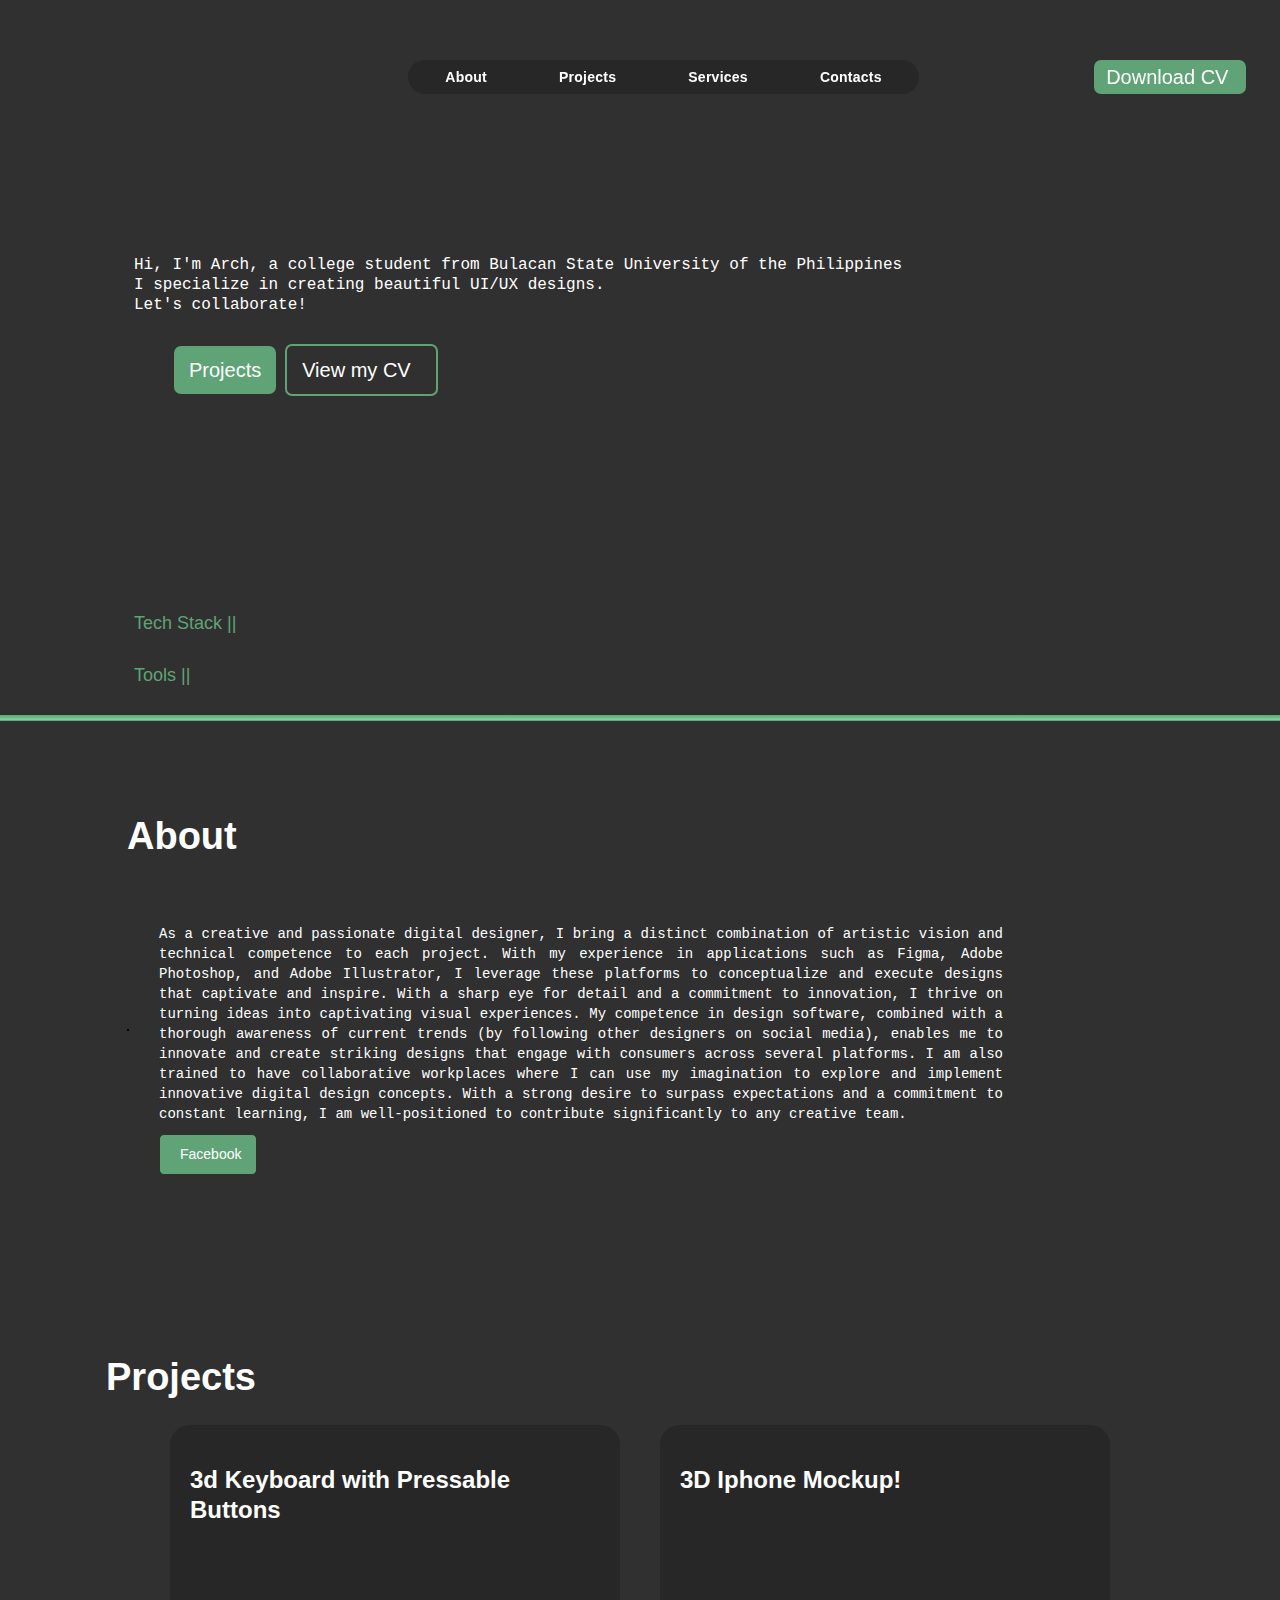
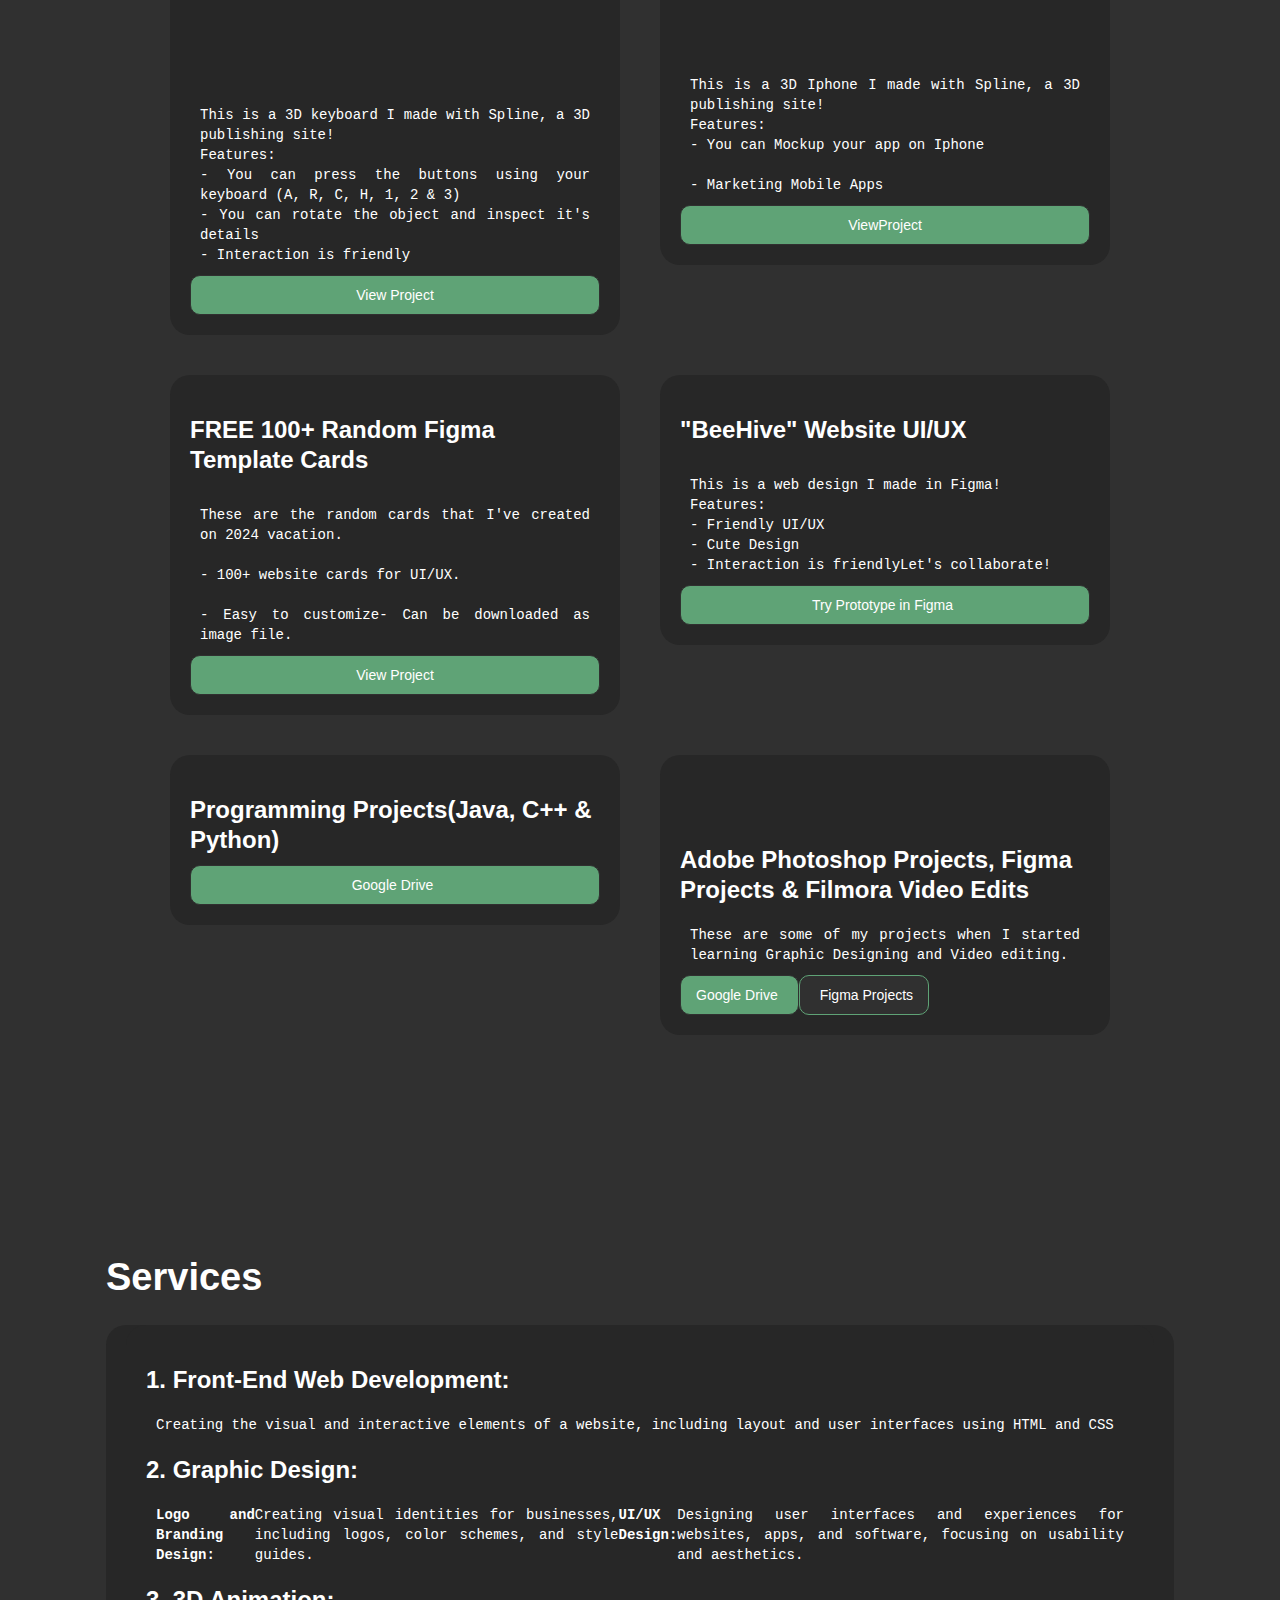
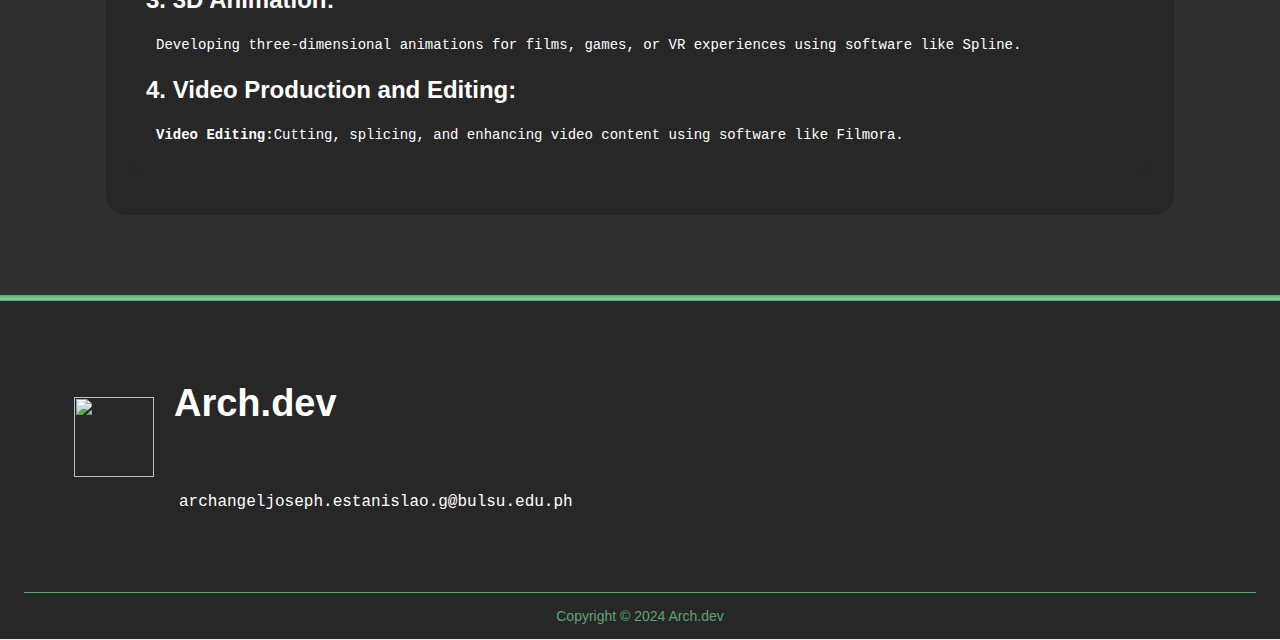
==== index.html @ 10ac0d91 "Add files via upload" ====
<!DOCTYPE html>
<html lang="en">

<head>
    <meta charset="utf-8" />
    <title>Arch.dev</title>
    <meta content="width=device-width, initial-scale=1" name="viewport" />
    <meta content="Webflow" name="generator" />
    <link href="styles.css"
        rel="stylesheet" type="text/css" />
    <link href="https://fonts.googleapis.com" rel="preconnect" />
    <link href="https://fonts.gstatic.com" rel="preconnect" crossorigin="anonymous" />
    <link rel="icon" type="image/png" href="images/icon.png">
    <script src="https://ajax.googleapis.com/ajax/libs/webfont/1.6.26/webfont.js" type="text/javascript"></script>
    <script
        type="text/javascript">WebFont.load({ google: { families: ["Changa One:400,400italic", "Inconsolata:400,700", "Oswald:200,300,400,500,600,700", "Inter:regular,500,600", "Monomaniac One:regular"] } });</script>
    <script
        type="text/javascript">!function (o, c) { var n = c.documentElement, t = " w-mod-"; n.className += t + "js", ("ontouchstart" in o || o.DocumentTouch && c instanceof DocumentTouch) && (n.className += t + "touch") }(window, document);</script>
    
</head>

<body class="body-1">
    <div class="nav-wrapper"><a href="#"><img
        src="./images/home-logo.png"
        loading="lazy" width="199" alt="" class="image-8" /></a>
        <div class="nav-buttons-wrapper">
            <a href="#about" class="nav-link"><strong>About</strong></a>
            <a href="#projects" class="nav-link"><strong>Projects</strong></a>
            <a href="#services" class="nav-link"><strong>Services</strong></a>
            <a href="#contact" class="nav-link"><strong>Contacts</strong></a>
        </div><a href="Arch Estanislao Resume.pdf" download class="nav-resume w-button">Download CV <img src="./images/cv.png" height="20px" alt=""></a>
    </div>
    <div class="w-layout-grid hero-grid">
        <div class="hero-content"><img
                src="https://cdn.prod.website-files.com/6675216c78b6453513abeefe/66bda85f2ff57dfccafe2db5_Arch%20Estanislao.png"
                loading="lazy" width="784" id="w-node-de92e5a3-c6b4-fd6b-50ee-ca06c8b73c83-13abef04" alt=""
                srcset="https://cdn.prod.website-files.com/6675216c78b6453513abeefe/66bda85f2ff57dfccafe2db5_Arch%20Estanislao-p-500.png 500w, https://cdn.prod.website-files.com/6675216c78b6453513abeefe/66bda85f2ff57dfccafe2db5_Arch%20Estanislao-p-800.png 800w, https://cdn.prod.website-files.com/6675216c78b6453513abeefe/66bda85f2ff57dfccafe2db5_Arch%20Estanislao.png 1280w"
                sizes="(max-width: 479px) 95vw, (max-width: 767px) 90vw, (max-width: 991px) 79vw, 784px"
                class="image-5" />
            <p class="paragraph-2">Hi, I&#x27;m Arch, a college student from Bulacan State University of the Philippines
                <br />I specialize in creating beautiful UI/UX designs. <br />Let&#x27;s collaborate!</p><a href="#projects"
                class="button-2 w-button">Projects </a>
                <a href="Arch Estanislao Resume.pdf" 
                target="_blank" style="margin-left: 5px;" class="button-b w-button">View my CV <img src="./images/arrow.png" height="10px" style="margin-left: 5px;" alt=""> </a>
        </div>
        <div id="w-node-ad469c2b-c35e-9253-3dec-c5a0bbe43870-13abef04" class="hero-keyboard">
            <iframe src="./3dkeyboard.html" width='100%' height='100%' frameborder="0"></iframe>
        </div>
    </div>
    <div class="hero-section">
        <div class="w-layout-hflex flex-block">
            <div class="text-block-4">Tech Stack ||</div><a href="#" class="w-inline-block"><img
                    src="https://cdn.prod.website-files.com/6675216c78b6453513abeefe/66bdc9708a3da9e7ff9605ed_HTML.png"
                    loading="lazy" width="38.5" alt="" /></a><a href="#" class="w-inline-block"><img
                    src="https://cdn.prod.website-files.com/6675216c78b6453513abeefe/66bdc97053e630497209d984_CSS.png"
                    loading="lazy" width="38" alt="" /></a>
        </div>
        <div class="w-layout-hflex flex-block-2">
            <div class="tools"> Tools ||</div><a href="#" class="w-inline-block"><img
                    src="https://cdn.prod.website-files.com/6675216c78b6453513abeefe/66bdc970a0bffdaac1cf5473_image%202.png"
                    loading="lazy" width="42.5" alt="" /></a><a href="#" class="w-inline-block"><img
                    src="https://cdn.prod.website-files.com/6675216c78b6453513abeefe/66bdc9708a3da9e7ff9605d3_Figma.png"
                    loading="lazy" width="41.5" alt="" /></a><a href="#" class="w-inline-block"><img
                    src="https://cdn.prod.website-files.com/6675216c78b6453513abeefe/66bdc970c2390526f16e0a1f_Adobe%20Photoshop.png"
                    loading="lazy" width="43.5" alt="" /></a><a href="#" class="w-inline-block"><img
                    src="https://cdn.prod.website-files.com/6675216c78b6453513abeefe/66bdc970ebcf7b98d91bd793_Spline%20logo.png"
                    loading="lazy" width="42.5" alt="" /></a>
        </div>
    </div>
    <div class="green-line"></div>
    <section id="about" style="margin-bottom: 80px;">  </section>
    <div class="about">
        <h1 class="heading-3">About </h1>
        <div id="w-node-_30ffcaa5-d315-f57b-1abf-f3e30bcfcd3e-13abef04" class="about-section">
            <div class="div-block-7"><img
                    src="https://cdn.prod.website-files.com/6675216c78b6453513abeefe/66cd0c93e91d20806bf0f165_23232%203.png"
                    loading="lazy" alt="" class="image-9" /></div>
            <div class="about-content"><img
                    src="https://cdn.prod.website-files.com/6675216c78b6453513abeefe/66bda85f2ff57dfccafe2db5_Arch%20Estanislao.png"
                    loading="lazy"
                    sizes="(max-width: 479px) 100vw, (max-width: 767px) 91vw, (max-width: 991px) 74vw, (max-width: 2612px) 49vw, 1280px"
                    srcset="https://cdn.prod.website-files.com/6675216c78b6453513abeefe/66bda85f2ff57dfccafe2db5_Arch%20Estanislao-p-500.png 500w, https://cdn.prod.website-files.com/6675216c78b6453513abeefe/66bda85f2ff57dfccafe2db5_Arch%20Estanislao-p-800.png 800w, https://cdn.prod.website-files.com/6675216c78b6453513abeefe/66bda85f2ff57dfccafe2db5_Arch%20Estanislao.png 1280w"
                    alt="" />
                <p id="w-node-_30ffcaa5-d315-f57b-1abf-f3e30bcfcd42-13abef04" class="paragraph-3">As a creative and
                    passionate digital designer, I bring a distinct combination of artistic vision and technical
                    competence to each project. With my experience in applications such as Figma, Adobe Photoshop, and
                    Adobe Illustrator, I leverage these platforms to conceptualize and execute designs that captivate
                    and inspire. With a sharp eye for detail and a commitment to innovation, I thrive on turning ideas
                    into captivating visual experiences. My competence in design software, combined with a thorough
                    awareness of current trends (by following other designers on social media), enables me to innovate
                    and create striking designs that engage with consumers across several platforms. I am also trained
                    to have collaborative workplaces where I can use my imagination to explore and implement innovative
                    digital design concepts. With a strong desire to surpass expectations and a commitment to constant
                    learning, I am well-positioned to contribute significantly to any creative team.</p>
                    <a href="https://www.facebook.com/profile.php?id=100068787381179" target="_blank"
                    class="button-3 w-button"><img src="./images/fb black.png" height="20px" style="margin-right: 5px;" alt="">Facebook</a>
                    
            </div>
        </div>
    </div>
    <section id="projects" style="margin-bottom: 180px;">  </section>
    <section class="projects">
        <h1 class="heading-3">Projects</h1>
        <div class="project-contents">
            <div id="w-node-c33d0160-5200-278f-9a65-02fdcac081e4-13abef04" class="project">
                <h3 id="w-node-c33d0160-5200-278f-9a65-02fdcac081e5-13abef04" class="heading-2">3d Keyboard with
                    Pressable Buttons</h3>
                <div class="content"><iframe src="./3dkeyboard.html" width='100%' height='100%' frameborder="0"></iframe>
                </div>
                <p id="w-node-c33d0160-5200-278f-9a65-02fdcac081e8-13abef04" class="paragraph-3">This is a 3D keyboard I
                    made with Spline, a 3D publishing site!<br />Features:<br />- You can press the buttons using your
                    keyboard (A, R, C, H, 1, 2 &amp; 3)<br />- You can rotate the object and inspect it&#x27;s
                    details<br />- Interaction is friendly</p><a href="./3dkeyboard.html" target="_blank" class="button-4 w-button">View Project</a>
            </div>
            <div id="w-node-ef4bfed4-1b58-c271-66cb-e3fee7ec366e-13abef04" class="project">
                <h3 id="w-node-ef4bfed4-1b58-c271-66cb-e3fee7ec366f-13abef04" class="heading-2">3D Iphone Mockup!</h3>
                <div class="content">
                    <iframe src="./iphonemockup.html" width='100%' height='100%' frameborder="0"></iframe>
                </div>
                <p id="w-node-ef4bfed4-1b58-c271-66cb-e3fee7ec3672-13abef04" class="paragraph-3">This is a 3D Iphone I
                    made with Spline, a 3D publishing site!<br />Features:<br />- You can Mockup your app on
                    Iphone<br />‍<br />- Marketing Mobile Apps<br /></p>
                    <a href="./iphonemockup.html" target="_blank" class="button-4 w-button">ViewProject</a>
            </div>

            <div id="w-node-_8716191e-81e1-272b-a786-d334f3dfa1e7-13abef04" class="project">
                <h3 id="w-node-_8716191e-81e1-272b-a786-d334f3dfa1e8-13abef04" class="heading-2">FREE 100+ Random Figma
                    Template Cards</h3>
                <div class="content">
                    <img
                    src="./images/100 cards.png"
                    loading="lazy" width="500px" sizes="500px" alt="" />
           
                </div>
                <p id="w-node-_8716191e-81e1-272b-a786-d334f3dfa1eb-13abef04" class="paragraph-3">These are the random
                    cards that I&#x27;ve created on 2024 vacation.<br />‍<br />- 100+ website cards for
                    UI/UX.<br />‍<br />- Easy to customize- Can be downloaded as image file.</p><a href="https://www.figma.com/design/q4iy79ogt8L0p9518M8tId/Untitled?node-id=0-1&t=ITtBKZO2kwFXAqYg-1"
                    target="_blank" class="button-4 w-button">View Project</a> 
            </div>
            <div id="w-node-_100711dc-6859-79e5-4b9f-c2509b48a7d9-13abef04" class="project">
                <h3 id="w-node-_100711dc-6859-79e5-4b9f-c2509b48a7db-13abef04" class="heading-2">&quot;BeeHive&quot;
                    Website UI/UX </h3>
                <div class="content">
                    <img
                    src="./images/Desktop - 1.png"
                    loading="lazy" width="500px" sizes="500px" alt="" />
                </div>
                <p id="w-node-_100711dc-6859-79e5-4b9f-c2509b48a7dd-13abef04" class="paragraph-3">This is a web design
                    I made in Figma!<br />Features:<br />- Friendly UI/UX <br />- Cute Design <br />
                    - Interaction is friendlyLet&#x27;s collaborate!</p>
                    <a href="https://www.figma.com/proto/M9Mz1txfwiWxlug0am4qzl/Bee-Hive-By-Arch.dev?node-id=2-2&starting-point-node-id=2%3A2&t=bWBmraahkSVSj3Ap-1"
                    class="button-4 w-button">Try Prototype in Figma <img src="./images/Figmalogo.png" height="20px" style="margin-left: 5px;" alt=""></a>
            </div>
            <div id="w-node-_8c3ac135-9476-8f21-4558-d81049eea2b5-13abef04" class="project">
                <div class="content"></div>
                <h3 id="w-node-_8c3ac135-9476-8f21-4558-d81049eea2b7-13abef04" class="heading-2">Programming
                    Projects(Java, C++ &amp; Python)</h3><a href="https://drive.google.com/drive/folders/1GlHMQAftg8WorzVdsMT7qbV81ZRvUosw?usp=sharing" target="_blank"
                     class="button-4 w-button">Google Drive <img src="./images/arrow.png" height="10px" style="margin-left: 5px;" alt=""></a>
            </div>
            <div id="w-node-_1ca5f053-bed9-99c7-bf53-73405ee73f5b-13abef04" class="project">
                <div class="content">
                    <img src="./images/Adobe Photoshoplogo.png" height="50px" alt="" style="margin-right: 5px;">
                    <img src="./images/Figmalogo.png" height="50px" alt="" style="margin-right: 5px;">
                    <img src="./images/filmora.png" height="50px" alt=""></div>
                <h3 id="w-node-_1ca5f053-bed9-99c7-bf53-73405ee73f5d-13abef04" class="heading-2">Adobe Photoshop
                    Projects, Figma Projects &amp; Filmora Video Edits</h3>
                <p id="w-node-_1ca5f053-bed9-99c7-bf53-73405ee73f5f-13abef04" class="paragraph-3">These are some of my
                    projects when I started learning Graphic Designing and Video editing.</p>
                    <div style="display: flex;">
                        <a href="https://drive.google.com/drive/folders/1svP8nyKgXjob2r2rEQTbhmPRsp1OseFO?usp=sharing" target="_blank"
                    class="button-4 w-button">Google Drive <img src="./images/arrow.png" height="10px" style="margin-left: 5px;" alt=""></a>
                    <a href="https://drive.google.com/drive/folders/1GlHMQAftg8WorzVdsMT7qbV81ZRvUosw?usp=sharing" target="_blank"
                    class="button-5 w-button"><img src="./images/Figmalogo.png" height="20px" style="margin-right: 5px;" alt="">Figma Projects</a>
                    </div>
            </div>
        </div>
    </section>

    <section id="services" style="margin-bottom: 180px;">  </section>
    <section class="services">
        <div class="div-block-3">
            <h1 class="heading-3">Services</h1>
            <div class="services-section">
                <div id="w-node-_9cef816a-539b-33f9-6d74-c33468c737bb-13abef04" class="my-services">
                    <div class="div-service">
                        <h3 id="w-node-_9cef816a-539b-33f9-6d74-c33468c737bd-13abef04" class="heading-2">1. Front-End
                            Web Development:</h3>
                        <p id="w-node-_9cef816a-539b-33f9-6d74-c33468c737bf-13abef04" class="paragraph-3">Creating the
                            visual and interactive elements of a website, including layout and user interfaces using
                            HTML and CSS</p>
                    </div>
                    <div class="div-service">
                        <h3 id="w-node-f86f30eb-ea1e-1a30-26a8-56e94043ee9c-13abef04" class="heading-2">2. Graphic
                            Design:</h3>
                        <p id="w-node-f86f30eb-ea1e-1a30-26a8-56e94043ee9e-13abef04" class="paragraph-3"><strong>Logo
                                and Branding Design:</strong> Creating visual identities for businesses, including
                            logos, color schemes, and style guides.<br /><strong>UI/UX Design:</strong> Designing user
                            interfaces and experiences for websites, apps, and software, focusing on usability and
                            aesthetics.</p>
                    </div>
                    <div class="div-service">
                        <h3 id="w-node-a0f1f1d5-10da-0ea0-2a1a-868176e596b9-13abef04" class="heading-2">3. 3D Animation:
                        </h3>
                        <p id="w-node-a0f1f1d5-10da-0ea0-2a1a-868176e596bb-13abef04" class="paragraph-3">Developing
                            three-dimensional animations for films, games, or VR experiences using software like Spline.
                        </p>
                    </div>
                    <div class="div-service">
                        <h3 id="w-node-ba978336-2770-bb9a-b676-6969092c3f09-13abef04" class="heading-2">4. Video
                            Production and Editing:</h3>
                        <p id="w-node-ba978336-2770-bb9a-b676-6969092c3f0b-13abef04" class="paragraph-3"><strong>Video
                                Editing:</strong> Cutting, splicing, and enhancing video content using software like
                            Filmora.</p>
                    </div>
                </div>
            </div>
        </div>
    </section>
    <section id="contact" style="margin-bottom: 80px;">  </section>
    <div class="green-line"></div>
    <section class="footer-contacts">
        <div style="display: flex; margin-left: 50px;">
            <div class="footer-logos"><img src="./images/green logo.png" height="80px" width="80px" alt=""></div>
            <div style="margin-left: 20px;">
                <h1 class="heading-3" style="margin-bottom: -5px;">Arch.dev</h1> <br>
                
                <a href="https://www.facebook.com/profile.php?id=100068787381179" target="_blank"><img src="./images/fb.png" height="20px" alt=""></a></a>
                    

                <a href="https://github.com/Archmere" target="_blank"><img src="./images/gith.png" height="20px" alt=""></a></a>

                    
                <a href="https://www.linkedin.com/in/arch-angel-joseph-estanislao-840979294/" target="_blank">
                    <img src="./images/in.png" height="20px" alt=""></a>

                <p class="paragraph-c" style="margin-top: 10px;"> <img src="./images/mail.png" height="20px" alt="">  archangeljoseph.estanislao.g@bulsu.edu.ph</p>
            </div>
            <iframe src="./3dkeyboard.html" height="100%" width="100%" frameborder="0" style="margin: auto;"></iframe>
        </div>
        <div class="footer-divider-2"></div>
        <div class="footer-copyright-center-2">Copyright © 2024 Arch.dev</div>
    </section>
    
</body>

</html>
---- styles.css ----
html {
  -webkit-text-size-adjust: 100%;
  -ms-text-size-adjust: 100%;
  font-family: sans-serif;
  scroll-behavior: smooth;
  overflow-x: hidden;
}
::-webkit-scrollbar{
  width: 5px;
  
  
}

::-webkit-scrollbar-track{
  background-color: #202020;
  
  border-radius: 10px
}

::-webkit-scrollbar-thumb{
  width: 2px;
  background: #51775e;
  
  border-radius: 10px;
}


body {
  margin: 0;
}

article, aside, details, figcaption, figure, footer, header, hgroup, main, menu, nav, section, summary {
  display: block;
}

audio, canvas, progress, video {
  vertical-align: baseline;
  display: inline-block;
}

audio:not([controls]) {
  height: 0;
  display: none;
}

[hidden], template {
  display: none;
}

a {
  background-color: #0000;
}

a:active, a:hover {
  outline: 0;
}

abbr[title] {
  border-bottom: 1px dotted;
}

b, strong {
  font-weight: bold;
}

dfn {
  font-style: italic;
}

h1 {
  margin: .67em 0;
  font-size: 2em;
}

mark {
  color: #000;
  background: #ff0;
}

small {
  font-size: 80%;
}

sub, sup {
  vertical-align: baseline;
  font-size: 75%;
  line-height: 0;
  position: relative;
}

sup {
  top: -.5em;
}

sub {
  bottom: -.25em;
}

img {
  border: 0;
}

svg:not(:root) {
  overflow: hidden;
}

hr {
  box-sizing: content-box;
  height: 0;
}

pre {
  overflow: auto;
}

code, kbd, pre, samp {
  font-family: monospace;
  font-size: 1em;
}

button, input, optgroup, select, textarea {
  color: inherit;
  font: inherit;
  margin: 0;
}

button {
  overflow: visible;
}

button, select {
  text-transform: none;
}

button, html input[type="button"], input[type="reset"] {
  -webkit-appearance: button;
  cursor: pointer;
}

button[disabled], html input[disabled] {
  cursor: default;
}

button::-moz-focus-inner, input::-moz-focus-inner {
  border: 0;
  padding: 0;
}

input {
  line-height: normal;
}

input[type="checkbox"], input[type="radio"] {
  box-sizing: border-box;
  padding: 0;
}

input[type="number"]::-webkit-inner-spin-button, input[type="number"]::-webkit-outer-spin-button {
  height: auto;
}

input[type="search"] {
  -webkit-appearance: none;
}

input[type="search"]::-webkit-search-cancel-button, input[type="search"]::-webkit-search-decoration {
  -webkit-appearance: none;
}

legend {
  border: 0;
  padding: 0;
}

textarea {
  overflow: auto;
}

optgroup {
  font-weight: bold;
}

table {
  border-collapse: collapse;
  border-spacing: 0;
}

td, th {
  padding: 0;
}

@font-face {
  font-family: webflow-icons;
  src: url("[data-uri]") format("truetype");
  font-weight: normal;
  font-style: normal;
}

[class^="w-icon-"], [class*=" w-icon-"] {
  speak: none;
  font-variant: normal;
  text-transform: none;
  -webkit-font-smoothing: antialiased;
  -moz-osx-font-smoothing: grayscale;
  font-style: normal;
  font-weight: normal;
  line-height: 1;
  font-family: webflow-icons !important;
}

.w-icon-slider-right:before {
  content: "î˜€";
}

.w-icon-slider-left:before {
  content: "î˜";
}

.w-icon-nav-menu:before {
  content: "î˜‚";
}

.w-icon-arrow-down:before, .w-icon-dropdown-toggle:before {
  content: "î˜ƒ";
}

.w-icon-file-upload-remove:before {
  content: "î¤€";
}

.w-icon-file-upload-icon:before {
  content: "î¤ƒ";
}

* {
  box-sizing: border-box;
}

html {
  height: 100%;
}

body {
  color: #333;
  background-color: #fff;
  min-height: 100%;
  margin: 0;
  font-family: Arial, sans-serif;
  font-size: 14px;
  line-height: 20px;
}

img {
  vertical-align: middle;
  max-width: 100%;
  display: inline-block;
}

html.w-mod-touch * {
  background-attachment: scroll !important;
}

.w-block {
  display: block;
}

.w-inline-block {
  max-width: 100%;
  display: inline-block;
}

.w-clearfix:before, .w-clearfix:after {
  content: " ";
  grid-area: 1 / 1 / 2 / 2;
  display: table;
}

.w-clearfix:after {
  clear: both;
}

.w-hidden {
  display: none;
}

.w-button {
  color: #fff;
  line-height: inherit;
  cursor: pointer;
  background-color: #3898ec;
  border: 0;
  border-radius: 0;
  padding: 9px 15px;
  text-decoration: none;
  display: inline-block;
}

input.w-button {
  -webkit-appearance: button;
}

html[data-w-dynpage] [data-w-cloak] {
  color: #0000 !important;
}

.w-code-block {
  margin: unset;
}

pre.w-code-block code {
  all: inherit;
}

.w-optimization {
  display: contents;
}

.w-webflow-badge, .w-webflow-badge * {
  z-index: auto;
  visibility: visible;
  box-sizing: border-box;
  float: none;
  clear: none;
  box-shadow: none;
  opacity: 1;
  direction: ltr;
  font-family: inherit;
  font-weight: inherit;
  color: inherit;
  font-size: inherit;
  line-height: inherit;
  font-style: inherit;
  font-variant: inherit;
  text-align: inherit;
  letter-spacing: inherit;
  -webkit-text-decoration: inherit;
  text-decoration: inherit;
  text-indent: 0;
  text-transform: inherit;
  text-shadow: none;
  font-smoothing: auto;
  vertical-align: baseline;
  cursor: inherit;
  white-space: inherit;
  word-break: normal;
  word-spacing: normal;
  word-wrap: normal;
  background: none;
  border: 0 #0000;
  border-radius: 0;
  width: auto;
  min-width: 0;
  max-width: none;
  height: auto;
  min-height: 0;
  max-height: none;
  margin: 0;
  padding: 0;
  list-style-type: disc;
  transition: none;
  display: block;
  position: static;
  inset: auto;
  overflow: visible;
  transform: none;
}

.w-webflow-badge {
  white-space: nowrap;
  cursor: pointer;
  box-shadow: 0 0 0 1px #0000001a, 0 1px 3px #0000001a;
  visibility: visible !important;
  z-index: 2147483647 !important;
  color: #aaadb0 !important;
  opacity: 1 !important;
  background-color: #fff !important;
  border-radius: 3px !important;
  width: auto !important;
  height: auto !important;
  margin: 0 !important;
  padding: 6px !important;
  font-size: 12px !important;
  line-height: 14px !important;
  text-decoration: none !important;
  display: inline-block !important;
  position: fixed !important;
  inset: auto 12px 12px auto !important;
  overflow: visible !important;
  transform: none !important;
}

.w-webflow-badge > img {
  visibility: visible !important;
  opacity: 1 !important;
  vertical-align: middle !important;
  display: inline-block !important;
}

h1, h2, h3, h4, h5, h6 {
  margin-bottom: 10px;
  font-weight: bold;
}

h1 {
  margin-top: 20px;
  font-size: 38px;
  line-height: 44px;
}

h2 {
  margin-top: 20px;
  font-size: 32px;
  line-height: 36px;
}

h3 {
  margin-top: 20px;
  font-size: 24px;
  line-height: 30px;
}

h4 {
  margin-top: 10px;
  font-size: 18px;
  line-height: 24px;
}

h5 {
  margin-top: 10px;
  font-size: 14px;
  line-height: 20px;
}

h6 {
  margin-top: 10px;
  font-size: 12px;
  line-height: 18px;
}

p {
  margin-top: 0;
  margin-bottom: 10px;
}

blockquote {
  border-left: 5px solid #e2e2e2;
  margin: 0 0 10px;
  padding: 10px 20px;
  font-size: 18px;
  line-height: 22px;
}

figure {
  margin: 0 0 10px;
}

figcaption {
  text-align: center;
  margin-top: 5px;
}

ul, ol {
  margin-top: 0;
  margin-bottom: 10px;
  padding-left: 40px;
}

.w-list-unstyled {
  padding-left: 0;
  list-style: none;
}

.w-embed:before, .w-embed:after {
  content: " ";
  grid-area: 1 / 1 / 2 / 2;
  display: table;
}

.w-embed:after {
  clear: both;
}

.w-video {
  width: 100%;
  padding: 0;
  position: relative;
}

.w-video iframe, .w-video object, .w-video embed {
  border: none;
  width: 100%;
  height: 100%;
  position: absolute;
  top: 0;
  left: 0;
}

fieldset {
  border: 0;
  margin: 0;
  padding: 0;
}

button, [type="button"], [type="reset"] {
  cursor: pointer;
  -webkit-appearance: button;
  border: 0;
}

.w-form {
  margin: 0 0 15px;
}

.w-form-done {
  text-align: center;
  background-color: #ddd;
  padding: 20px;
  display: none;
}

.w-form-fail {
  background-color: #ffdede;
  margin-top: 10px;
  padding: 10px;
  display: none;
}

label {
  margin-bottom: 5px;
  font-weight: bold;
  display: block;
}

.w-input, .w-select {
  color: #333;
  vertical-align: middle;
  background-color: #fff;
  border: 1px solid #ccc;
  width: 100%;
  height: 38px;
  margin-bottom: 10px;
  padding: 8px 12px;
  font-size: 14px;
  line-height: 1.42857;
  display: block;
}

.w-input::placeholder, .w-select::placeholder {
  color: #999;
}

.w-input:focus, .w-select:focus {
  border-color: #3898ec;
  outline: 0;
}

.w-input[disabled], .w-select[disabled], .w-input[readonly], .w-select[readonly], fieldset[disabled] .w-input, fieldset[disabled] .w-select {
  cursor: not-allowed;
}

.w-input[disabled]:not(.w-input-disabled), .w-select[disabled]:not(.w-input-disabled), .w-input[readonly], .w-select[readonly], fieldset[disabled]:not(.w-input-disabled) .w-input, fieldset[disabled]:not(.w-input-disabled) .w-select {
  background-color: #eee;
}

textarea.w-input, textarea.w-select {
  height: auto;
}

.w-select {
  background-color: #f3f3f3;
}

.w-select[multiple] {
  height: auto;
}

.w-form-label {
  cursor: pointer;
  margin-bottom: 0;
  font-weight: normal;
  display: inline-block;
}

.w-radio {
  margin-bottom: 5px;
  padding-left: 20px;
  display: block;
}

.w-radio:before, .w-radio:after {
  content: " ";
  grid-area: 1 / 1 / 2 / 2;
  display: table;
}

.w-radio:after {
  clear: both;
}

.w-radio-input {
  float: left;
  margin: 3px 0 0 -20px;
  line-height: normal;
}

.w-file-upload {
  margin-bottom: 10px;
  display: block;
}

.w-file-upload-input {
  opacity: 0;
  z-index: -100;
  width: .1px;
  height: .1px;
  position: absolute;
  overflow: hidden;
}

.w-file-upload-default, .w-file-upload-uploading, .w-file-upload-success {
  color: #333;
  display: inline-block;
}

.w-file-upload-error {
  margin-top: 10px;
  display: block;
}

.w-file-upload-default.w-hidden, .w-file-upload-uploading.w-hidden, .w-file-upload-error.w-hidden, .w-file-upload-success.w-hidden {
  display: none;
}

.w-file-upload-uploading-btn {
  cursor: pointer;
  background-color: #fafafa;
  border: 1px solid #ccc;
  margin: 0;
  padding: 8px 12px;
  font-size: 14px;
  font-weight: normal;
  display: flex;
}

.w-file-upload-file {
  background-color: #fafafa;
  border: 1px solid #ccc;
  flex-grow: 1;
  justify-content: space-between;
  margin: 0;
  padding: 8px 9px 8px 11px;
  display: flex;
}

.w-file-upload-file-name {
  font-size: 14px;
  font-weight: normal;
  display: block;
}

.w-file-remove-link {
  cursor: pointer;
  width: auto;
  height: auto;
  margin-top: 3px;
  margin-left: 10px;
  padding: 3px;
  display: block;
}

.w-icon-file-upload-remove {
  margin: auto;
  font-size: 10px;
}

.w-file-upload-error-msg {
  color: #ea384c;
  padding: 2px 0;
  display: inline-block;
}

.w-file-upload-info {
  padding: 0 12px;
  line-height: 38px;
  display: inline-block;
}

.w-file-upload-label {
  cursor: pointer;
  background-color: #fafafa;
  border: 1px solid #ccc;
  margin: 0;
  padding: 8px 12px;
  font-size: 14px;
  font-weight: normal;
  display: inline-block;
}

.w-icon-file-upload-icon, .w-icon-file-upload-uploading {
  width: 20px;
  margin-right: 8px;
  display: inline-block;
}

.w-icon-file-upload-uploading {
  height: 20px;
}

.w-container {
  max-width: 940px;
  margin-left: auto;
  margin-right: auto;
}

.w-container:before, .w-container:after {
  content: " ";
  grid-area: 1 / 1 / 2 / 2;
  display: table;
}

.w-container:after {
  clear: both;
}

.w-container .w-row {
  margin-left: -10px;
  margin-right: -10px;
}

.w-row:before, .w-row:after {
  content: " ";
  grid-area: 1 / 1 / 2 / 2;
  display: table;
}

.w-row:after {
  clear: both;
}

.w-row .w-row {
  margin-left: 0;
  margin-right: 0;
}

.w-col {
  float: left;
  width: 100%;
  min-height: 1px;
  padding-left: 10px;
  padding-right: 10px;
  position: relative;
}

.w-col .w-col {
  padding-left: 0;
  padding-right: 0;
}

.w-col-1 {
  width: 8.33333%;
}

.w-col-2 {
  width: 16.6667%;
}

.w-col-3 {
  width: 25%;
}

.w-col-4 {
  width: 33.3333%;
}

.w-col-5 {
  width: 41.6667%;
}

.w-col-6 {
  width: 50%;
}

.w-col-7 {
  width: 58.3333%;
}

.w-col-8 {
  width: 66.6667%;
}

.w-col-9 {
  width: 75%;
}

.w-col-10 {
  width: 83.3333%;
}

.w-col-11 {
  width: 91.6667%;
}

.w-col-12 {
  width: 100%;
}

.w-hidden-main {
  display: none !important;
}

@media screen and (max-width: 991px) {
  .w-container {
    max-width: 728px;
  }

  .w-hidden-main {
    display: inherit !important;
  }

  .w-hidden-medium {
    display: none !important;
  }

  .w-col-medium-1 {
    width: 8.33333%;
  }

  .w-col-medium-2 {
    width: 16.6667%;
  }

  .w-col-medium-3 {
    width: 25%;
  }

  .w-col-medium-4 {
    width: 33.3333%;
  }

  .w-col-medium-5 {
    width: 41.6667%;
  }

  .w-col-medium-6 {
    width: 50%;
  }

  .w-col-medium-7 {
    width: 58.3333%;
  }

  .w-col-medium-8 {
    width: 66.6667%;
  }

  .w-col-medium-9 {
    width: 75%;
  }

  .w-col-medium-10 {
    width: 83.3333%;
  }

  .w-col-medium-11 {
    width: 91.6667%;
  }

  .w-col-medium-12 {
    width: 100%;
  }

  .w-col-stack {
    width: 100%;
    left: auto;
    right: auto;
  }
}

@media screen and (max-width: 767px) {
  .w-hidden-main, .w-hidden-medium {
    display: inherit !important;
  }

  .w-hidden-small {
    display: none !important;
  }

  .w-row, .w-container .w-row {
    margin-left: 0;
    margin-right: 0;
  }

  .w-col {
    width: 100%;
    left: auto;
    right: auto;
  }

  .w-col-small-1 {
    width: 8.33333%;
  }

  .w-col-small-2 {
    width: 16.6667%;
  }

  .w-col-small-3 {
    width: 25%;
  }

  .w-col-small-4 {
    width: 33.3333%;
  }

  .w-col-small-5 {
    width: 41.6667%;
  }

  .w-col-small-6 {
    width: 50%;
  }

  .w-col-small-7 {
    width: 58.3333%;
  }

  .w-col-small-8 {
    width: 66.6667%;
  }

  .w-col-small-9 {
    width: 75%;
  }

  .w-col-small-10 {
    width: 83.3333%;
  }

  .w-col-small-11 {
    width: 91.6667%;
  }

  .w-col-small-12 {
    width: 100%;
  }
}

@media screen and (max-width: 479px) {
  .w-container {
    max-width: none;
  }

  .w-hidden-main, .w-hidden-medium, .w-hidden-small {
    display: inherit !important;
  }

  .w-hidden-tiny {
    display: none !important;
  }

  .w-col {
    width: 100%;
  }

  .w-col-tiny-1 {
    width: 8.33333%;
  }

  .w-col-tiny-2 {
    width: 16.6667%;
  }

  .w-col-tiny-3 {
    width: 25%;
  }

  .w-col-tiny-4 {
    width: 33.3333%;
  }

  .w-col-tiny-5 {
    width: 41.6667%;
  }

  .w-col-tiny-6 {
    width: 50%;
  }

  .w-col-tiny-7 {
    width: 58.3333%;
  }

  .w-col-tiny-8 {
    width: 66.6667%;
  }

  .w-col-tiny-9 {
    width: 75%;
  }

  .w-col-tiny-10 {
    width: 83.3333%;
  }

  .w-col-tiny-11 {
    width: 91.6667%;
  }

  .w-col-tiny-12 {
    width: 100%;
  }
}

.w-widget {
  position: relative;
}

.w-widget-map {
  width: 100%;
  height: 400px;
}

.w-widget-map label {
  width: auto;
  display: inline;
}

.w-widget-map img {
  max-width: inherit;
}

.w-widget-map .gm-style-iw {
  text-align: center;
}

.w-widget-map .gm-style-iw > button {
  display: none !important;
}

.w-widget-twitter {
  overflow: hidden;
}

.w-widget-twitter-count-shim {
  vertical-align: top;
  text-align: center;
  background: #fff;
  border: 1px solid #758696;
  border-radius: 3px;
  width: 28px;
  height: 20px;
  display: inline-block;
  position: relative;
}

.w-widget-twitter-count-shim * {
  pointer-events: none;
  -webkit-user-select: none;
  user-select: none;
}

.w-widget-twitter-count-shim .w-widget-twitter-count-inner {
  text-align: center;
  color: #999;
  font-family: serif;
  font-size: 15px;
  line-height: 12px;
  position: relative;
}

.w-widget-twitter-count-shim .w-widget-twitter-count-clear {
  display: block;
  position: relative;
}

.w-widget-twitter-count-shim.w--large {
  width: 36px;
  height: 28px;
}

.w-widget-twitter-count-shim.w--large .w-widget-twitter-count-inner {
  font-size: 18px;
  line-height: 18px;
}

.w-widget-twitter-count-shim:not(.w--vertical) {
  margin-left: 5px;
  margin-right: 8px;
}

.w-widget-twitter-count-shim:not(.w--vertical).w--large {
  margin-left: 6px;
}

.w-widget-twitter-count-shim:not(.w--vertical):before, .w-widget-twitter-count-shim:not(.w--vertical):after {
  content: " ";
  pointer-events: none;
  border: solid #0000;
  width: 0;
  height: 0;
  position: absolute;
  top: 50%;
  left: 0;
}

.w-widget-twitter-count-shim:not(.w--vertical):before {
  border-width: 4px;
  border-color: #75869600 #5d6c7b #75869600 #75869600;
  margin-top: -4px;
  margin-left: -9px;
}

.w-widget-twitter-count-shim:not(.w--vertical).w--large:before {
  border-width: 5px;
  margin-top: -5px;
  margin-left: -10px;
}

.w-widget-twitter-count-shim:not(.w--vertical):after {
  border-width: 4px;
  border-color: #fff0 #fff #fff0 #fff0;
  margin-top: -4px;
  margin-left: -8px;
}

.w-widget-twitter-count-shim:not(.w--vertical).w--large:after {
  border-width: 5px;
  margin-top: -5px;
  margin-left: -9px;
}

.w-widget-twitter-count-shim.w--vertical {
  width: 61px;
  height: 33px;
  margin-bottom: 8px;
}

.w-widget-twitter-count-shim.w--vertical:before, .w-widget-twitter-count-shim.w--vertical:after {
  content: " ";
  pointer-events: none;
  border: solid #0000;
  width: 0;
  height: 0;
  position: absolute;
  top: 100%;
  left: 50%;
}

.w-widget-twitter-count-shim.w--vertical:before {
  border-width: 5px;
  border-color: #5d6c7b #75869600 #75869600;
  margin-left: -5px;
}

.w-widget-twitter-count-shim.w--vertical:after {
  border-width: 4px;
  border-color: #fff #fff0 #fff0;
  margin-left: -4px;
}

.w-widget-twitter-count-shim.w--vertical .w-widget-twitter-count-inner {
  font-size: 18px;
  line-height: 22px;
}

.w-widget-twitter-count-shim.w--vertical.w--large {
  width: 76px;
}

.w-background-video {
  color: #fff;
  height: 500px;
  position: relative;
  overflow: hidden;
}

.w-background-video > video {
  object-fit: cover;
  z-index: -100;
  background-position: 50%;
  background-size: cover;
  width: 100%;
  height: 100%;
  margin: auto;
  position: absolute;
  inset: -100%;
}

.w-background-video > video::-webkit-media-controls-start-playback-button {
  -webkit-appearance: none;
  display: none !important;
}

.w-background-video--control {
  background-color: #0000;
  padding: 0;
  position: absolute;
  bottom: 1em;
  right: 1em;
}

.w-background-video--control > [hidden] {
  display: none !important;
}

.w-slider {
  text-align: center;
  clear: both;
  -webkit-tap-highlight-color: #0000;
  tap-highlight-color: #0000;
  background: #ddd;
  height: 300px;
  position: relative;
}

.w-slider-mask {
  z-index: 1;
  white-space: nowrap;
  height: 100%;
  display: block;
  position: relative;
  left: 0;
  right: 0;
  overflow: hidden;
}

.w-slide {
  vertical-align: top;
  white-space: normal;
  text-align: left;
  width: 100%;
  height: 100%;
  display: inline-block;
  position: relative;
}

.w-slider-nav {
  z-index: 2;
  text-align: center;
  -webkit-tap-highlight-color: #0000;
  tap-highlight-color: #0000;
  height: 40px;
  margin: auto;
  padding-top: 10px;
  position: absolute;
  inset: auto 0 0;
}

.w-slider-nav.w-round > div {
  border-radius: 100%;
}

.w-slider-nav.w-num > div {
  font-size: inherit;
  line-height: inherit;
  width: auto;
  height: auto;
  padding: .2em .5em;
}

.w-slider-nav.w-shadow > div {
  box-shadow: 0 0 3px #3336;
}

.w-slider-nav-invert {
  color: #fff;
}

.w-slider-nav-invert > div {
  background-color: #2226;
}

.w-slider-nav-invert > div.w-active {
  background-color: #222;
}

.w-slider-dot {
  cursor: pointer;
  background-color: #fff6;
  width: 1em;
  height: 1em;
  margin: 0 3px .5em;
  transition: background-color .1s, color .1s;
  display: inline-block;
  position: relative;
}

.w-slider-dot.w-active {
  background-color: #fff;
}

.w-slider-dot:focus {
  outline: none;
  box-shadow: 0 0 0 2px #fff;
}

.w-slider-dot:focus.w-active {
  box-shadow: none;
}

.w-slider-arrow-left, .w-slider-arrow-right {
  cursor: pointer;
  color: #fff;
  -webkit-tap-highlight-color: #0000;
  tap-highlight-color: #0000;
  -webkit-user-select: none;
  user-select: none;
  width: 80px;
  margin: auto;
  font-size: 40px;
  position: absolute;
  inset: 0;
  overflow: hidden;
}

.w-slider-arrow-left [class^="w-icon-"], .w-slider-arrow-right [class^="w-icon-"], .w-slider-arrow-left [class*=" w-icon-"], .w-slider-arrow-right [class*=" w-icon-"] {
  position: absolute;
}

.w-slider-arrow-left:focus, .w-slider-arrow-right:focus {
  outline: 0;
}

.w-slider-arrow-left {
  z-index: 3;
  right: auto;
}

.w-slider-arrow-right {
  z-index: 4;
  left: auto;
}

.w-icon-slider-left, .w-icon-slider-right {
  width: 1em;
  height: 1em;
  margin: auto;
  inset: 0;
}

.w-slider-aria-label {
  clip: rect(0 0 0 0);
  border: 0;
  width: 1px;
  height: 1px;
  margin: -1px;
  padding: 0;
  position: absolute;
  overflow: hidden;
}

.w-slider-force-show {
  display: block !important;
}

.w-dropdown {
  text-align: left;
  z-index: 900;
  margin-left: auto;
  margin-right: auto;
  display: inline-block;
  position: relative;
}

.w-dropdown-btn, .w-dropdown-toggle, .w-dropdown-link {
  vertical-align: top;
  color: #222;
  text-align: left;
  white-space: nowrap;
  margin-left: auto;
  margin-right: auto;
  padding: 20px;
  text-decoration: none;
  position: relative;
}

.w-dropdown-toggle {
  -webkit-user-select: none;
  user-select: none;
  cursor: pointer;
  padding-right: 40px;
  display: inline-block;
}

.w-dropdown-toggle:focus {
  outline: 0;
}

.w-icon-dropdown-toggle {
  width: 1em;
  height: 1em;
  margin: auto 20px auto auto;
  position: absolute;
  top: 0;
  bottom: 0;
  right: 0;
}

.w-dropdown-list {
  background: #ddd;
  min-width: 100%;
  display: none;
  position: absolute;
}

.w-dropdown-list.w--open {
  display: block;
}

.w-dropdown-link {
  color: #222;
  padding: 10px 20px;
  display: block;
}

.w-dropdown-link.w--current {
  color: #0082f3;
}

.w-dropdown-link:focus {
  outline: 0;
}

@media screen and (max-width: 767px) {
  .w-nav-brand {
    padding-left: 10px;
  }
}

.w-lightbox-backdrop {
  cursor: auto;
  letter-spacing: normal;
  text-indent: 0;
  text-shadow: none;
  text-transform: none;
  visibility: visible;
  white-space: normal;
  word-break: normal;
  word-spacing: normal;
  word-wrap: normal;
  color: #fff;
  text-align: center;
  z-index: 2000;
  opacity: 0;
  -webkit-user-select: none;
  -moz-user-select: none;
  -webkit-tap-highlight-color: transparent;
  background: #000000e6;
  outline: 0;
  font-family: Helvetica Neue, Helvetica, Ubuntu, Segoe UI, Verdana, sans-serif;
  font-size: 17px;
  font-style: normal;
  font-weight: 300;
  line-height: 1.2;
  list-style: disc;
  position: fixed;
  inset: 0;
  -webkit-transform: translate(0);
}

.w-lightbox-backdrop, .w-lightbox-container {
  -webkit-overflow-scrolling: touch;
  height: 100%;
  overflow: auto;
}

.w-lightbox-content {
  height: 100vh;
  position: relative;
  overflow: hidden;
}

.w-lightbox-view {
  opacity: 0;
  width: 100vw;
  height: 100vh;
  position: absolute;
}

.w-lightbox-view:before {
  content: "";
  height: 100vh;
}

.w-lightbox-group, .w-lightbox-group .w-lightbox-view, .w-lightbox-group .w-lightbox-view:before {
  height: 86vh;
}

.w-lightbox-frame, .w-lightbox-view:before {
  vertical-align: middle;
  display: inline-block;
}

.w-lightbox-figure {
  margin: 0;
  position: relative;
}

.w-lightbox-group .w-lightbox-figure {
  cursor: pointer;
}

.w-lightbox-img {
  width: auto;
  max-width: none;
  height: auto;
}

.w-lightbox-image {
  float: none;
  max-width: 100vw;
  max-height: 100vh;
  display: block;
}

.w-lightbox-group .w-lightbox-image {
  max-height: 86vh;
}

.w-lightbox-caption {
  text-align: left;
  text-overflow: ellipsis;
  white-space: nowrap;
  background: #0006;
  padding: .5em 1em;
  position: absolute;
  bottom: 0;
  left: 0;
  right: 0;
  overflow: hidden;
}

.w-lightbox-embed {
  width: 100%;
  height: 100%;
  position: absolute;
  inset: 0;
}

.w-lightbox-control {
  cursor: pointer;
  background-position: center;
  background-repeat: no-repeat;
  background-size: 24px;
  width: 4em;
  transition: all .3s;
  position: absolute;
  top: 0;
}

.w-lightbox-left {
  background-image: url("[data-uri]");
  display: none;
  bottom: 0;
  left: 0;
}

.w-lightbox-right {
  background-image: url("[data-uri]");
  display: none;
  bottom: 0;
  right: 0;
}

.w-lightbox-close {
  background-image: url("[data-uri]");
  background-size: 18px;
  height: 2.6em;
  right: 0;
}

.w-lightbox-strip {
  white-space: nowrap;
  padding: 0 1vh;
  line-height: 0;
  position: absolute;
  bottom: 0;
  left: 0;
  right: 0;
  overflow: auto hidden;
}

.w-lightbox-item {
  box-sizing: content-box;
  cursor: pointer;
  width: 10vh;
  padding: 2vh 1vh;
  display: inline-block;
  -webkit-transform: translate3d(0, 0, 0);
}

.w-lightbox-active {
  opacity: .3;
}

.w-lightbox-thumbnail {
  background: #222;
  height: 10vh;
  position: relative;
  overflow: hidden;
}

.w-lightbox-thumbnail-image {
  position: absolute;
  top: 0;
  left: 0;
}

.w-lightbox-thumbnail .w-lightbox-tall {
  width: 100%;
  top: 50%;
  transform: translate(0, -50%);
}

.w-lightbox-thumbnail .w-lightbox-wide {
  height: 100%;
  left: 50%;
  transform: translate(-50%);
}

.w-lightbox-spinner {
  box-sizing: border-box;
  border: 5px solid #0006;
  border-radius: 50%;
  width: 40px;
  height: 40px;
  margin-top: -20px;
  margin-left: -20px;
  animation: .8s linear infinite spin;
  position: absolute;
  top: 50%;
  left: 50%;
}

.w-lightbox-spinner:after {
  content: "";
  border: 3px solid #0000;
  border-bottom-color: #fff;
  border-radius: 50%;
  position: absolute;
  inset: -4px;
}

.w-lightbox-hide {
  display: none;
}

.w-lightbox-noscroll {
  overflow: hidden;
}

@media (min-width: 768px) {
  .w-lightbox-content {
    height: 96vh;
    margin-top: 2vh;
  }

  .w-lightbox-view, .w-lightbox-view:before {
    height: 96vh;
  }

  .w-lightbox-group, .w-lightbox-group .w-lightbox-view, .w-lightbox-group .w-lightbox-view:before {
    height: 84vh;
  }

  .w-lightbox-image {
    max-width: 96vw;
    max-height: 96vh;
  }

  .w-lightbox-group .w-lightbox-image {
    max-width: 82.3vw;
    max-height: 84vh;
  }

  .w-lightbox-left, .w-lightbox-right {
    opacity: .5;
    display: block;
  }

  .w-lightbox-close {
    opacity: .8;
  }

  .w-lightbox-control:hover {
    opacity: 1;
  }
}

.w-lightbox-inactive, .w-lightbox-inactive:hover {
  opacity: 0;
}

.w-richtext:before, .w-richtext:after {
  content: " ";
  grid-area: 1 / 1 / 2 / 2;
  display: table;
}

.w-richtext:after {
  clear: both;
}

.w-richtext[contenteditable="true"]:before, .w-richtext[contenteditable="true"]:after {
  white-space: initial;
}

.w-richtext ol, .w-richtext ul {
  overflow: hidden;
}

.w-richtext .w-richtext-figure-selected.w-richtext-figure-type-video div:after, .w-richtext .w-richtext-figure-selected[data-rt-type="video"] div:after, .w-richtext .w-richtext-figure-selected.w-richtext-figure-type-image div, .w-richtext .w-richtext-figure-selected[data-rt-type="image"] div {
  outline: 2px solid #2895f7;
}

.w-richtext figure.w-richtext-figure-type-video > div:after, .w-richtext figure[data-rt-type="video"] > div:after {
  content: "";
  display: none;
  position: absolute;
  inset: 0;
}

.w-richtext figure {
  max-width: 60%;
  position: relative;
}

.w-richtext figure > div:before {
  cursor: default !important;
}

.w-richtext figure img {
  width: 100%;
}

.w-richtext figure figcaption.w-richtext-figcaption-placeholder {
  opacity: .6;
}

.w-richtext figure div {
  color: #0000;
  font-size: 0;
}

.w-richtext figure.w-richtext-figure-type-image, .w-richtext figure[data-rt-type="image"] {
  display: table;
}

.w-richtext figure.w-richtext-figure-type-image > div, .w-richtext figure[data-rt-type="image"] > div {
  display: inline-block;
}

.w-richtext figure.w-richtext-figure-type-image > figcaption, .w-richtext figure[data-rt-type="image"] > figcaption {
  caption-side: bottom;
  display: table-caption;
}

.w-richtext figure.w-richtext-figure-type-video, .w-richtext figure[data-rt-type="video"] {
  width: 60%;
  height: 0;
}

.w-richtext figure.w-richtext-figure-type-video iframe, .w-richtext figure[data-rt-type="video"] iframe {
  width: 100%;
  height: 100%;
  position: absolute;
  top: 0;
  left: 0;
}

.w-richtext figure.w-richtext-figure-type-video > div, .w-richtext figure[data-rt-type="video"] > div {
  width: 100%;
}

.w-richtext figure.w-richtext-align-center {
  clear: both;
  margin-left: auto;
  margin-right: auto;
}

.w-richtext figure.w-richtext-align-center.w-richtext-figure-type-image > div, .w-richtext figure.w-richtext-align-center[data-rt-type="image"] > div {
  max-width: 100%;
}

.w-richtext figure.w-richtext-align-normal {
  clear: both;
}

.w-richtext figure.w-richtext-align-fullwidth {
  text-align: center;
  clear: both;
  width: 100%;
  max-width: 100%;
  margin-left: auto;
  margin-right: auto;
  display: block;
}

.w-richtext figure.w-richtext-align-fullwidth > div {
  padding-bottom: inherit;
  display: inline-block;
}

.w-richtext figure.w-richtext-align-fullwidth > figcaption {
  display: block;
}

.w-richtext figure.w-richtext-align-floatleft {
  float: left;
  clear: none;
  margin-right: 15px;
}

.w-richtext figure.w-richtext-align-floatright {
  float: right;
  clear: none;
  margin-left: 15px;
}

.w-nav {
  z-index: 1000;
  background: #ddd;
  position: relative;
}

.w-nav:before, .w-nav:after {
  content: " ";
  grid-area: 1 / 1 / 2 / 2;
  display: table;
}

.w-nav:after {
  clear: both;
}

.w-nav-brand {
  float: left;
  color: #333;
  text-decoration: none;
  position: relative;
}

.w-nav-link {
  vertical-align: top;
  color: #222;
  text-align: left;
  margin-left: auto;
  margin-right: auto;
  padding: 20px;
  text-decoration: none;
  display: inline-block;
  position: relative;
}

.w-nav-link.w--current {
  color: #0082f3;
}

.w-nav-menu {
  float: right;
  position: relative;
}

[data-nav-menu-open] {
  text-align: center;
  background: #c8c8c8;
  min-width: 200px;
  position: absolute;
  top: 100%;
  left: 0;
  right: 0;
  overflow: visible;
  display: block !important;
}

.w--nav-link-open {
  display: block;
  position: relative;
}

.w-nav-overlay {
  width: 100%;
  display: none;
  position: absolute;
  top: 100%;
  left: 0;
  right: 0;
  overflow: hidden;
}

.w-nav-overlay [data-nav-menu-open] {
  top: 0;
}

.w-nav[data-animation="over-left"] .w-nav-overlay {
  width: auto;
}

.w-nav[data-animation="over-left"] .w-nav-overlay, .w-nav[data-animation="over-left"] [data-nav-menu-open] {
  z-index: 1;
  top: 0;
  right: auto;
}

.w-nav[data-animation="over-right"] .w-nav-overlay {
  width: auto;
}

.w-nav[data-animation="over-right"] .w-nav-overlay, .w-nav[data-animation="over-right"] [data-nav-menu-open] {
  z-index: 1;
  top: 0;
  left: auto;
}

.w-nav-button {
  float: right;
  cursor: pointer;
  -webkit-tap-highlight-color: #0000;
  tap-highlight-color: #0000;
  -webkit-user-select: none;
  user-select: none;
  padding: 18px;
  font-size: 24px;
  display: none;
  position: relative;
}

.w-nav-button:focus {
  outline: 0;
}

.w-nav-button.w--open {
  color: #fff;
  background-color: #c8c8c8;
}

.w-nav[data-collapse="all"] .w-nav-menu {
  display: none;
}

.w-nav[data-collapse="all"] .w-nav-button, .w--nav-dropdown-open, .w--nav-dropdown-toggle-open {
  display: block;
}

.w--nav-dropdown-list-open {
  position: static;
}

@media screen and (max-width: 991px) {
  .w-nav[data-collapse="medium"] .w-nav-menu {
    display: none;
  }

  .w-nav[data-collapse="medium"] .w-nav-button {
    display: block;
  }
}

@media screen and (max-width: 767px) {
  .w-nav[data-collapse="small"] .w-nav-menu {
    display: none;
  }

  .w-nav[data-collapse="small"] .w-nav-button {
    display: block;
  }

  .w-nav-brand {
    padding-left: 10px;
  }
}

@media screen and (max-width: 479px) {
  .w-nav[data-collapse="tiny"] .w-nav-menu {
    display: none;
  }

  .w-nav[data-collapse="tiny"] .w-nav-button {
    display: block;
  }
}

.w-tabs {
  position: relative;
}

.w-tabs:before, .w-tabs:after {
  content: " ";
  grid-area: 1 / 1 / 2 / 2;
  display: table;
}

.w-tabs:after {
  clear: both;
}

.w-tab-menu {
  position: relative;
}

.w-tab-link {
  vertical-align: top;
  text-align: left;
  cursor: pointer;
  color: #222;
  background-color: #ddd;
  padding: 9px 30px;
  text-decoration: none;
  display: inline-block;
  position: relative;
}

.w-tab-link.w--current {
  background-color: #c8c8c8;
}

.w-tab-link:focus {
  outline: 0;
}

.w-tab-content {
  display: block;
  position: relative;
  overflow: hidden;
}

.w-tab-pane {
  display: none;
  position: relative;
}

.w--tab-active {
  display: block;
}

@media screen and (max-width: 479px) {
  .w-tab-link {
    display: block;
  }
}

.w-ix-emptyfix:after {
  content: "";
}

@keyframes spin {
  0% {
    transform: rotate(0);
  }

  100% {
    transform: rotate(360deg);
  }
}

.w-dyn-empty {
  background-color: #ddd;
  padding: 10px;
}

.w-dyn-hide, .w-dyn-bind-empty, .w-condition-invisible {
  display: none !important;
}

.wf-layout-layout {
  display: grid;
}

.w-code-component > * {
  width: 100%;
  height: 100%;
  position: absolute;
  top: 0;
  left: 0;
}

:root {
  --light-black: #303030;
  --white: white;
  --b: #272727;
  --green: #5fa376;
  --black: black;
  --dark-light-black: var(--white);
}

.w-layout-grid {
  grid-row-gap: 16px;
  grid-column-gap: 16px;
  grid-template-rows: auto auto;
  grid-template-columns: 1fr 1fr;
  grid-auto-columns: 1fr;
  display: grid;
}

.w-layout-hflex {
  flex-direction: row;
  align-items: flex-start;
  display: flex;
}

body {
  background-color: var(--light-black);
  color: #333;
  font-family: Arial, Helvetica Neue, Helvetica, sans-serif;
  font-size: 14px;
  line-height: 20px;
}

.navbar-logo-center-container {
  z-index: 5;
  background-color: #0000;
  width: 1030px;
  max-width: 100%;
  margin-left: auto;
  margin-right: auto;
  padding: 20px;
}

.navbar-logo-center-container.shadow-three {
  width: 100%;
  max-width: 1140px;
}

.container {
  width: 100%;
  max-width: 940px;
  margin-left: auto;
  margin-right: auto;
}

.navbar-wrapper-three {
  justify-content: center;
  align-items: center;
  display: flex;
  position: relative;
}

.navbar-brand-three {
  z-index: 5;
  position: absolute;
}

.nav-menu-wrapper-three {
  width: 100%;
}

.nav-menu-three {
  justify-content: space-between;
  align-items: center;
  margin-bottom: 0;
  display: flex;
}

.nav-menu-block {
  justify-content: center;
  align-items: center;
  margin-bottom: 0;
  display: flex;
}

.nav-link {
  color: #1a1b1f;
  letter-spacing: .25px;
  margin-left: 5px;
  margin-right: 5px;
  padding: 5px 10px;
  font-size: 14px;
  line-height: 20px;
  text-decoration: none;
}

.nav-link:hover {
  
}

.nav-link:focus-visible {
  outline-offset: 0px;
  color: #0050bd;
  border-radius: 4px;
  outline: 2px solid #0050bd;
}

.nav-link[data-wf-focus-visible] {
  outline-offset: 0px;
  color: #0050bd;
  border-radius: 4px;
  outline: 2px solid #0050bd;
}

.nav-dropdown {
  margin-left: 5px;
  margin-right: 5px;
}

.nav-dropdown-toggle {
  letter-spacing: .25px;
  padding: 5px 30px 5px 10px;
  font-size: 14px;
  line-height: 20px;
}

.nav-dropdown-toggle:hover {
  color: #1a1b1fbf;
}

.nav-dropdown-toggle:focus-visible {
  outline-offset: 0px;
  color: #0050bd;
  border-radius: 5px;
  outline: 2px solid #0050bd;
}

.nav-dropdown-toggle[data-wf-focus-visible] {
  outline-offset: 0px;
  color: #0050bd;
  border-radius: 5px;
  outline: 2px solid #0050bd;
}

.nav-dropdown-icon {
  margin-right: 10px;
}

.nav-dropdown-list {
  background-color: #fff;
  border-radius: 12px;
}

.nav-dropdown-list.w--open {
  padding-top: 10px;
  padding-bottom: 10px;
}

.nav-dropdown-link {
  padding-top: 5px;
  padding-bottom: 5px;
  font-size: 14px;
}

.nav-dropdown-link:focus-visible {
  outline-offset: 0px;
  color: #0050bd;
  border-radius: 5px;
  outline: 2px solid #0050bd;
}

.nav-dropdown-link[data-wf-focus-visible] {
  outline-offset: 0px;
  color: #0050bd;
  border-radius: 5px;
  outline: 2px solid #0050bd;
}

.nav-link-accent {
  color: #1a1b1f;
  letter-spacing: .25px;
  margin-left: 5px;
  margin-right: 20px;
  padding: 5px 10px;
  font-size: 14px;
  font-weight: 700;
  line-height: 20px;
  text-decoration: none;
}

.nav-link-accent:hover {
  color: #1a1b1fbf;
}

.button-primary {
  color: #fff;
  letter-spacing: 2px;
  text-transform: uppercase;
  background-color: #1a1b1f;
  padding: 12px 25px;
  font-size: 12px;
  line-height: 20px;
  transition: all .2s;
}

.button-primary:hover {
  color: #fff;
  background-color: #32343a;
}

.button-primary:active {
  background-color: #43464d;
}

.navbar-logo-center-container-2 {
  z-index: 5;
  background-color: #0000;
  width: 1030px;
  max-width: 100%;
  margin-left: auto;
  margin-right: auto;
  padding: 20px;
}

.navbar-logo-center-container-2.shadow-three {
  width: 100%;
  max-width: 1140px;
}

.container-2 {
  width: 100%;
  max-width: 940px;
  margin-left: auto;
  margin-right: auto;
}

.navbar-wrapper-three-2 {
  justify-content: center;
  align-items: center;
  display: flex;
  position: relative;
}

.navbar-brand-three-2 {
  z-index: 5;
  position: absolute;
}

.nav-menu-wrapper-three-2 {
  width: 100%;
}

.nav-menu-three-2 {
  justify-content: space-between;
  align-items: center;
  margin-bottom: 0;
  display: flex;
}

.nav-menu-block-2 {
  justify-content: center;
  align-items: center;
  margin-bottom: 0;
  display: flex;
}

.nav-link-2 {
  color: #1a1b1f;
  letter-spacing: .25px;
  margin-left: 5px;
  margin-right: 5px;
  padding: 5px 10px;
  font-size: 14px;
  line-height: 20px;
  text-decoration: none;
}

.nav-link-2:hover {
  color: #1a1b1fbf;
}

.nav-link-2:focus-visible {
  outline-offset: 0px;
  color: #0050bd;
  border-radius: 4px;
  outline: 2px solid #0050bd;
}

.nav-link-2[data-wf-focus-visible] {
  outline-offset: 0px;
  color: #0050bd;
  border-radius: 4px;
  outline: 2px solid #0050bd;
}

.nav-dropdown-2 {
  margin-left: 5px;
  margin-right: 5px;
}

.nav-dropdown-toggle-2 {
  letter-spacing: .25px;
  padding: 5px 30px 5px 10px;
  font-size: 14px;
  line-height: 20px;
}

.nav-dropdown-toggle-2:hover {
  color: #1a1b1fbf;
}

.nav-dropdown-toggle-2:focus-visible {
  outline-offset: 0px;
  color: #0050bd;
  border-radius: 5px;
  outline: 2px solid #0050bd;
}

.nav-dropdown-toggle-2[data-wf-focus-visible] {
  outline-offset: 0px;
  color: #0050bd;
  border-radius: 5px;
  outline: 2px solid #0050bd;
}

.nav-dropdown-icon-2 {
  margin-right: 10px;
}

.nav-dropdown-list-2 {
  background-color: #fff;
  border-radius: 12px;
}

.nav-dropdown-list-2.w--open {
  padding-top: 10px;
  padding-bottom: 10px;
}

.nav-dropdown-link-2 {
  padding-top: 5px;
  padding-bottom: 5px;
  font-size: 14px;
}

.nav-dropdown-link-2:focus-visible {
  outline-offset: 0px;
  color: #0050bd;
  border-radius: 5px;
  outline: 2px solid #0050bd;
}

.nav-dropdown-link-2[data-wf-focus-visible] {
  outline-offset: 0px;
  color: #0050bd;
  border-radius: 5px;
  outline: 2px solid #0050bd;
}

.nav-link-accent-2 {
  color: #1a1b1f;
  letter-spacing: .25px;
  margin-left: 5px;
  margin-right: 20px;
  padding: 5px 10px;
  font-size: 14px;
  font-weight: 700;
  line-height: 20px;
  text-decoration: none;
}

.nav-link-accent-2:hover {
  color: #1a1b1fbf;
}

.button-primary-2 {
  color: #fff;
  letter-spacing: 2px;
  text-transform: uppercase;
  background-color: #1a1b1f;
  padding: 12px 25px;
  font-size: 12px;
  line-height: 20px;
  transition: all .2s;
}

.button-primary-2:hover {
  color: #fff;
  background-color: #32343a;
}

.button-primary-2:active {
  background-color: #43464d;
}

.body {
  background-color: var(--light-black);
  padding-right: 0;
}

.div-block {
  width: auto;
  height: auto;
}

.div-block-2 {
  max-width: 1040px;
  margin-left: auto;
  margin-right: auto;
}

._2-col-grid {
  grid-template-rows: auto;
  margin-top: 100px;
  margin-bottom: 100px;
}

.paragraph {
  color: var(--white);
  font-family: Inter, sans-serif;
  font-size: 24px;
}

.hero-section {
  margin-top: 61px;
  margin-bottom: 30px;
  margin-left: 100px;
}

.nav-wrapper {
  grid-column-gap: 16px;
  grid-row-gap: 16px;
  grid-template-rows: auto auto;
  grid-template-columns: 1fr 1fr;
  grid-auto-columns: 1fr;
  justify-content: space-between;
  margin-top: auto;
  margin-bottom: 0;
  padding-top: 0;
  display: flex;
  position: sticky;
  top: 60px;
}

.hero-content {
  margin-top: 40px;
  margin-bottom: 136px;
  margin-left: 100px;
}

.nav-buttons-wrapper {
  grid-column-gap: 42px;
  grid-row-gap: 42px;
  background-color: var(--b);
  opacity: 1;
  -webkit-text-fill-color: inherit;
  background-clip: border-box;
  border-radius: 70px;
  flex-flow: row;
  flex: 0 auto;
  grid-template-rows: auto auto;
  grid-template-columns: 1fr 1fr;
  grid-auto-columns: 1fr;
  justify-content: center;
  align-items: center;
  margin-left: 12px;
  margin-right: 12px;
  padding: 0 22px;
  display: flex;
}
.nav-link::after {
  content:'';
  height: 2px;
  width: 100%;
  background: #5fa376;
  box-shadow: 0px 0px 105px 10px #90e6ad;
  position: absolute;
  left: 0;
  bottom: -3px;
  opacity: 0;
  transition: all 0.2s;
}

.nav-link:hover::after{
  opacity: 1;
}

.nav-link:hover {
      
}

.heading {
  color: #fff;
  font-family: Changa One, Impact, sans-serif;
  font-size: 59px;
  position: static;
}

.paragraph-2 {
  color: #fff;
  margin-top: 29px;
  margin-bottom: 29px;
  font-family: Inconsolata, monospace;
  font-size: 16px;
  font-weight: 400;
}

.paragraph-c {
  color: #fff;
  margin-left: 5px;
  font-family: Inconsolata, monospace;
  font-size: 16px;
  font-weight: 400;
}

.text-block {
  color: #5fa376;
  margin-top: 43px;
  margin-bottom: 43px;
  font-family: Inter, sans-serif;
  font-size: 18px;
}

.text-block-2 {
  color: #5fa376;
  font-family: Inter, sans-serif;
  font-size: 18px;
}

.body-1 {
  background-color: var(--light-black);
  margin: 32px;
  padding-left: 2px;
  padding-right: 2px;
}

.grid {
  grid-column-gap: 14px;
}

.image {
  max-width: 47%;
  margin-left: 370px;
  padding-left: 0;
}

.button {
  background-color: #333;
  border: 2px solid #5fa376;
  border-radius: 7px;
  margin-left: 19px;
  margin-right: 19px;
  font-size: 20px;
  line-height: 30px;
}

.button-2 {
  background-color: #5fa376;
  border-radius: 7px;
  margin-left: 40px;
  font-size: 20px;
  line-height: 30px;
}
.button-b {
  background-color: #303030;
  border:  2px solid #5fa376, ;
  border-radius: 7px;
  margin-left: 40px;
  font-size: 20px;
  line-height: 30px;
}

.button-b:hover {
  background-color: #363636;
  border:  2px solid  #303030;
  border-radius: 7px;
  margin-left: 40px;
  font-size: 20px;
  line-height: 30px;
}

.button-2:hover{
  background-color: #78af8b;
  color: #202020;
  border-radius: 7px;
  margin-left: 40px;
  font-size: 20px;
  line-height: 30px;
}

.image-2 {
  max-width: 100%;
  margin-top: 25px;
  margin-bottom: 25px;
  font-size: 14px;
}

.image-3 {
  max-width: 100%;
  font-size: 14px;
}

.nav-link {
  color: #ffffff;
  letter-spacing: .25px;
  margin-left: 5px;
  margin-right: 5px;
  padding: 5px 10px;
  font-size: 14px;
  line-height: 20px;
  text-decoration: none;
  position: relative;
}

.grid-2 {
  grid-template-rows: auto;
}

.hero-keyboard {
  border: 1px #000;
}

.hero-grid {
  grid-template-rows: auto;
  margin-top: 100px;
}

.text-block-3 {
  font-size: 18px;
}

.text-block-4 {
  color: #5fa376;
  -webkit-text-stroke-color: #5fa376;
  padding-top: 20px;
  font-family: Inter, sans-serif;
  font-size: 18px;
}

.tools {
  color: #5fa376;
  padding-top: 12px;
  font-size: 18px;
}

.flex-block {
  grid-column-gap: 16px;
  grid-row-gap: 16px;
  margin-top: 20px;
  margin-bottom: 20px;
}

.flex-block-2 {
  grid-column-gap: 16px;
  grid-row-gap: 16px;
}

.image-5 {
  position: static;
}

.green-line {
  background-color: var(--green);
  -webkit-text-fill-color: inherit;
  background-image: repeating-linear-gradient(#5fa376, #7ada9a 83%);
  background-clip: border-box;
  margin-left: -39px;
  margin-right: -39px;
  padding-top: 3px;
  padding-bottom: 3px;
}

.image-6 {
  padding-top: 0;
}

.image-7 {
  margin-bottom: -8px;
  padding-bottom: 0;
}

.heading-2 {
  color: #fff;
  font-family: Oswald, sans-serif;
}

.paragraph-3 {
  float: none;
  clear: none;
  opacity: 1;
  color: #fff;
  text-align: justify;
  -webkit-text-fill-color: inherit;
  background-clip: border-box;
  justify-content: flex-start;
  align-items: flex-start;
  margin-top: 20px;
  margin-left: 0;
  padding-left: 10px;
  padding-right: 10px;
  font-family: Inconsolata, monospace;
  font-size: 14px;
  display: flex;
  position: static;
  inset: 0% 0% auto;
}

.content-slider {
  overflow-wrap: normal;
  margin: 22px 60px 20px 20px;
}

.footer-dark {
  background-color: #f5f7fa;
  border-bottom: 1px solid #e4ebf3;
  padding: 50px 30px 15px;
  position: relative;
}

.container-3 {
  width: 100%;
  max-width: 940px;
  margin-left: auto;
  margin-right: auto;
}

.footer-wrapper {
  justify-content: space-between;
  align-items: flex-start;
  max-width: 900px;
  margin-left: auto;
  margin-right: auto;
  display: flex;
}

.footer-content {
  grid-column-gap: 70px;
  grid-row-gap: 40px;
  grid-template-rows: auto;
  grid-template-columns: auto auto 1fr;
  grid-auto-columns: 1fr;
  display: grid;
}

.footer-block {
  flex-direction: column;
  justify-content: flex-start;
  align-items: flex-start;
  display: flex;
}

.title-small {
  letter-spacing: 1px;
  text-transform: uppercase;
  margin-bottom: 12px;
  font-size: 14px;
  font-weight: 700;
  line-height: 16px;
}

.footer-link {
  color: #1a1b1f;
  margin-top: 12px;
  margin-bottom: 6px;
  font-size: 14px;
  line-height: 16px;
  text-decoration: none;
}

.footer-link:hover {
  color: #1a1b1fbf;
}

.footer-social-block {
  justify-content: flex-start;
  align-items: center;
  margin-top: 12px;
  margin-left: -12px;
  display: flex;
}

.footer-social-link {
  margin-left: 12px;
}

.footer-divider {
  background-color: #e4ebf3;
  width: 100%;
  height: 1px;
  margin-top: 70px;
  margin-bottom: 15px;
}

.footer-copyright-center {
  text-align: center;
  font-size: 14px;
  line-height: 16px;
}

.slide-1 {
  background-image: url("https://cdn.prod.website-files.com/6675216c78b6453513abeefe/66bef2488e12e9868e3c4704_Desktop%20-%201.png");
  background-position: 50%;
  background-size: cover;
}

.slide-2 {
  background-image: url("https://cdn.prod.website-files.com/6675216c78b6453513abeefe/66bef249ac363f8dbfc576b5_Desktop%20-%203.png");
  background-position: 50%;
  background-size: cover;
  background-attachment: scroll;
}

.slider {
  border-radius: 0;
}

.about {
  margin: 93px;
}

.about-content {
  margin-left: 20px;
  margin-right: 140px;
  display: block;
}

.about-section {
  flex-flow: row;
  justify-content: center;
  align-items: stretch;
  display: flex;
}

.heading-3 {
  color: #fff;
  margin-top: 30px;
  margin-bottom: 26px;
  font-family: Monomaniac One, sans-serif;
}

.about-pic {
  background-image: url("https://cdn.prod.website-files.com/6675216c78b6453513abeefe/66cd0c93e91d20806bf0f165_23232%203.png");
  background-position: 50%;
  background-repeat: repeat;
  background-size: cover;
  background-attachment: scroll;
  border: 1px #000;
  border-radius: 19px;
  margin-left: auto;
  padding-left: 0;
  padding-right: 220px;
}

.button-3 {
  border: 1px solid var(--light-black);
  background-color: #5fa376;
  border-radius: 5px;
  margin-left: 10px;
  margin-right: 10px;
}

.button-3:hover {
  border: 1px solid var(--green);
  background-color: white;
  color: var(--green);
  border-radius: 5px;
  margin-left: 10px;
  margin-right: 10px;
}

.projects {
  margin: 20px 72px 72px;
}

.project {
  grid-column-gap: 16px;
  grid-row-gap: 16px;
  background-color: var(--b);
  -webkit-text-stroke-color: var(--b);
  border-radius: 20px;
  grid-template-rows: auto auto;
  grid-template-columns: 1fr 1fr;
  grid-auto-columns: 1fr;
  width: 50vh;
  height: auto;
  margin-bottom: 40px;
  margin-left: 20px;
  margin-right: 20px;
  padding: 20px;
  display: block;
}

.project-contents {
  grid-column-gap: 0px;
  grid-row-gap: 0px;
  flex-flow: wrap;
  place-content: stretch center;
  align-items: flex-start;
  margin-left: 0;
  margin-right: 0;
  padding-right: 0;
  display: flex;
}

.content {
  justify-content: center;
  display: flex;
}

.services {
  margin-bottom: 40px;
}

.button-4 {
  border: 1px solid var(--light-black);
  background-color: var(--green);
  border-radius: 10px;
  justify-content: center;
  align-items: center;
  display: flex;
}

.button-4:hover {
  border: 1px solid var(--green);
  background-color: var(--light-black);
  border-radius: 10px;
  justify-content: center;
  align-items: center;
  display: flex;
}

.button-5{
  border: 1px solid var(--green);
  background-color: var(--light-black);
  border-radius: 10px;
  justify-content: center;
  align-items: center;
  display: flex;
}
.button-5:hover{
  border: 1px solid var(--light-black);
  background-color: var(--light-black);
  border-radius: 10px;
  justify-content: center;
  align-items: center;
  display: flex;
}

.footer-contacts {
  background-color: var(--b);
  border-bottom: 1px solid #e4ebf3;
  margin-left: -40px;
  margin-right: -40px;
  padding: 50px 30px 15px;
  position: relative;
}

.container-4 {
  width: 100%;
  max-width: 940px;
  margin-left: auto;
  margin-right: auto;
}

.footer-wrapper-2 {
  justify-content: space-between;
  align-items: flex-start;
  max-width: 900px;
  margin-left: auto;
  margin-right: auto;
  display: flex;
}

.footer-content-2 {
  grid-column-gap: 70px;
  grid-row-gap: 40px;
  grid-template-rows: auto;
  grid-template-columns: auto auto 1fr;
  grid-auto-columns: 1fr;
  display: grid;
}

.footer-block-2 {
  flex-direction: column;
  justify-content: flex-start;
  align-items: flex-start;
  display: flex;
}

.title-small-2 {
  letter-spacing: 1px;
  text-transform: uppercase;
  margin-bottom: 12px;
  font-size: 14px;
  font-weight: 700;
  line-height: 16px;
}

.footer-link-2 {
  color: #1a1b1f;
  margin-top: 12px;
  margin-bottom: 6px;
  font-size: 14px;
  line-height: 16px;
  text-decoration: none;
}

.footer-link-2:hover {
  color: #1a1b1fbf;
}

.footer-social-block-2 {
  justify-content: flex-start;
  align-items: center;
  margin-top: 12px;
  margin-left: -12px;
  display: flex;
}

.footer-social-link-2 {
  margin-left: 12px;
}

.footer-divider-2 {
  background-color: var(--green);
  color: var(--green);
  width: 100%;
  height: 1px;
  margin-top: 70px;
  margin-bottom: 15px;
}

.footer-copyright-center-2 {
  color: var(--green);
  text-align: center;
  font-size: 14px;
  line-height: 16px;
}

.image-8 {
  margin-top: -30px;
  margin-left: 0;
}

.services-section {
  background-color: var(--b);
  border-radius: 20px;
  margin-left: auto;
  margin-right: auto;
  display: flex;
}

.my-services {
  background-color: var(--b);
  border-radius: 20px;
  margin-bottom: 40px;
  margin-left: 20px;
  margin-right: 20px;
  padding: 20px;
}

.div-block-3 {
  margin-left: 72px;
  margin-right: 72px;
}

.nav-resume {
  background-color: var(--green);
  border: 2px solid #5fa376;
  border-radius: 7px;
  margin-left: 0;
  margin-right: 0;
  padding: 0 10px;
  font-family: Oswald, sans-serif;
  font-size: 20px;
  line-height: 30px;
}
.nav-resume:hover {
  background-color: var(--green);
  border: 2px solid var(--green);
  color: var(--light-black);
  border-radius: 7px;
  margin-left: 0;
  margin-right: 0;
  padding: 0 10px;
  font-family: Oswald, sans-serif;
  font-size: 20px;
  line-height: 30px;
}

.div-block-4 {
  display: flex;
}

.div-block-5 {
  justify-content: flex-start;
  align-items: flex-start;
  display: flex;
}

.footer-logos {
  flex-flow: row;
  justify-content: center;
  align-items: center;
  display: flex;
}

.div-block-6 {
  flex-flow: column;
  justify-content: center;
  align-items: center;
  display: flex;
}

.image-9 {
  vertical-align: baseline;
  border: 1px dashed #000;
  border-radius: 5000px;
  justify-content: center;
  align-items: center;
  max-width: 100vh;
  display: inline-flex;
}

.div-block-7 {
  justify-content: center;
  align-items: center;
  display: flex;
}

@media screen and (max-width: 991px) {
  .container {
    max-width: 728px;
  }

  .navbar-wrapper-three {
    justify-content: space-between;
  }

  .navbar-brand-three {
    position: relative;
  }

  .nav-menu-wrapper-three {
    background-color: #0000;
    top: 70px;
  }

  .nav-menu-three {
    background-color: #fff;
    border-radius: 50px;
    flex-wrap: wrap;
    justify-content: space-between;
    align-items: center;
    margin-top: 10px;
    padding: 20px;
    display: flex;
    box-shadow: 0 8px 50px #0000000d;
  }

  .nav-link {
    padding-left: 5px;
    padding-right: 5px;
  }

  .nav-dropdown-list.shadow-three.w--open {
    position: absolute;
  }

  .menu-button {
    padding: 12px;
  }

  .menu-button.w--open {
    color: #fff;
    background-color: #a6b1bf;
  }

  .container-2 {
    max-width: 728px;
  }

  .navbar-wrapper-three-2 {
    justify-content: space-between;
  }

  .navbar-brand-three-2 {
    position: relative;
  }

  .nav-menu-wrapper-three-2 {
    background-color: #0000;
    top: 70px;
  }

  .nav-menu-three-2 {
    background-color: #fff;
    border-radius: 50px;
    flex-wrap: wrap;
    justify-content: space-between;
    align-items: center;
    margin-top: 10px;
    padding: 20px;
    display: flex;
    box-shadow: 0 8px 50px #0000000d;
  }

  .nav-link-2 {
    padding-left: 5px;
    padding-right: 5px;
  }

  .nav-dropdown-list-2.shadow-three.w--open {
    position: absolute;
  }

  .menu-button-2 {
    padding: 12px;
  }

  .menu-button-2.w--open {
    color: #fff;
    background-color: #a6b1bf;
  }

  .nav-wrapper {
    grid-column-gap: 0px;
    grid-row-gap: 0px;
  }

  .nav-buttons-wrapper {
    grid-column-gap: 10px;
    grid-row-gap: 10px;
  }

  .button {
    margin-left: 10px;
  }

  .button-2 {
    margin-left: 0;
  }

  .image-6 {
    margin-top: -3px;
    margin-bottom: -3px;
    padding: 0;
  }

  .container-3 {
    max-width: 728px;
  }

  .footer-content {
    grid-column-gap: 60px;
  }

  .about-content {
    margin-left: auto;
    margin-right: auto;
  }

  .about-section {
    grid-column-gap: 16px;
    grid-row-gap: 16px;
    flex-flow: column;
    grid-template-rows: auto auto;
    grid-template-columns: 1fr 1fr;
    grid-auto-columns: 1fr;
    display: flex;
  }

  .about-pic {
    margin-left: 0;
    padding-left: 0;
    padding-right: 0;
  }

  .projects {
    margin-left: auto;
    margin-right: auto;
  }

  .project {
    margin-left: 5px;
    margin-right: 5px;
  }

  .container-4 {
    max-width: 728px;
  }

  .footer-content-2 {
    grid-column-gap: 60px;
  }

  .services-section {
    flex-flow: row;
    margin-left: 0;
    margin-right: 0;
  }

  .my-services {
    margin-left: 0;
    margin-right: 0;
  }

  .nav-resume {
    margin-left: 0;
  }

  .div-block-4 {
    flex-flow: wrap;
    justify-content: flex-end;
    align-items: center;
  }
}

@media screen and (max-width: 767px) {
  .navbar-brand-three {
    padding-left: 0;
  }

  .nav-menu-three {
    border-radius: 20px;
    flex-direction: column;
    padding-bottom: 30px;
  }

  .nav-menu-block {
    flex-direction: column;
  }

  .nav-link {
    padding-top: 10px;
    padding-bottom: 10px;
    display: inline-block;
  }

  .nav-dropdown {
    flex-direction: column;
    align-items: center;
    display: flex;
  }

  .nav-dropdown-toggle {
    padding-top: 10px;
    padding-bottom: 10px;
  }

  .nav-dropdown-list.shadow-three {
    box-shadow: 0 8px 50px #0000000d;
  }

  .nav-dropdown-list.shadow-three.w--open {
    position: relative;
  }

  .nav-dropdown-list.shadow-three.mobile-shadow-hide {
    box-shadow: none;
  }

  .nav-link-accent {
    margin-right: 5px;
    padding-top: 10px;
    padding-bottom: 10px;
    display: inline-block;
  }

  .mobile-margin-top-10 {
    margin-top: 10px;
  }

  .navbar-brand-three-2 {
    padding-left: 0;
  }

  .nav-menu-three-2 {
    border-radius: 20px;
    flex-direction: column;
    padding-bottom: 30px;
  }

  .nav-menu-block-2 {
    flex-direction: column;
  }

  .nav-link-2 {
    padding-top: 10px;
    padding-bottom: 10px;
    display: inline-block;
  }

  .nav-dropdown-2 {
    flex-direction: column;
    align-items: center;
    display: flex;
  }

  .nav-dropdown-toggle-2 {
    padding-top: 10px;
    padding-bottom: 10px;
  }

  .nav-dropdown-list-2.shadow-three {
    box-shadow: 0 8px 50px #0000000d;
  }

  .nav-dropdown-list-2.shadow-three.w--open {
    position: relative;
  }

  .nav-dropdown-list-2.shadow-three.mobile-shadow-hide {
    box-shadow: none;
  }

  .nav-link-accent-2 {
    margin-right: 5px;
    padding-top: 10px;
    padding-bottom: 10px;
    display: inline-block;
  }

  .mobile-margin-top-11 {
    margin-top: 10px;
  }

  .nav-wrapper {
    flex-flow: wrap;
    justify-content: center;
    align-items: flex-start;
  }

  .hero-content {
    margin-left: 10px;
  }

  .nav-buttons-wrapper {
    grid-column-gap: 0px;
    grid-row-gap: 0px;
    margin-right: 10px;
    padding-right: 0;
  }

  .button {
    margin-left: 0;
    margin-right: 0;
    padding-left: 10px;
  }

  .button-2 {
    margin: 11px 10px 10px 0;
  }

  .footer-dark {
    padding-left: 15px;
    padding-right: 15px;
  }

  .footer-wrapper {
    flex-direction: column;
    align-items: center;
  }

  .footer-content {
    grid-template-columns: 1fr;
    margin-top: 40px;
  }

  .footer-block {
    align-items: center;
  }

  .footer-link:hover {
    color: #1a1b1fbf;
  }

  .footer-social-block {
    margin-top: 20px;
    margin-left: -20px;
  }

  .footer-social-link {
    margin-left: 20px;
  }

  .footer-divider {
    margin-top: 60px;
  }

  .about, .about-content {
    margin-left: auto;
    margin-right: auto;
  }

  .project-contents {
    flex-flow: column;
    justify-content: flex-start;
    align-items: center;
  }

  .footer-contacts {
    padding-left: 15px;
    padding-right: 15px;
  }

  .footer-wrapper-2 {
    flex-direction: column;
    align-items: center;
  }

  .footer-content-2 {
    grid-template-columns: 1fr;
    margin-top: 40px;
  }

  .footer-block-2 {
    align-items: center;
  }

  .footer-link-2:hover {
    color: #1a1b1fbf;
  }

  .footer-social-block-2 {
    margin-top: 20px;
    margin-left: -20px;
  }

  .footer-social-link-2 {
    margin-left: 20px;
  }

  .footer-divider-2 {
    margin-top: 60px;
  }

  .services-section {
    flex-flow: column;
  }

  .my-services {
    margin-bottom: 0;
    padding-top: 0;
  }

  .nav-resume {
    margin-left: 0;
    margin-right: 0;
    padding-left: 10px;
  }

  .div-block-4 {
    flex-flow: wrap;
    justify-content: flex-end;
    align-items: center;
    padding-left: 0;
    padding-right: 0;
    display: flex;
  }
}

@media screen and (max-width: 479px) {
  .container {
    max-width: none;
  }

  .nav-menu-three {
    flex-direction: column;
  }

  .container-2 {
    max-width: none;
  }

  .nav-menu-three-2 {
    flex-direction: column;
  }

  .hero-section {
    margin-left: 0;
  }

  .nav-wrapper {
    grid-column-gap: 10px;
    grid-row-gap: 10px;
    flex-flow: wrap;
    justify-content: center;
    align-items: flex-start;
  }

  .hero-content {
    margin-left: 0;
  }

  .nav-buttons-wrapper {
    flex-flow: row;
    flex: 0 auto;
    justify-content: flex-start;
    align-items: center;
    margin-left: auto;
    margin-right: auto;
    padding-left: 0;
    padding-right: 0;
    display: flex;
  }

  .body-1 {
    background-image: none;
  }

  .button-2 {
    mix-blend-mode: normal;
    margin-left: 0;
  }

  .image-4 {
    display: inline-flex;
  }

  .hero-grid {
    margin-right: -44px;
    padding-right: 0;
  }

  .flex-block-2 {
    grid-column-gap: 6px;
    grid-row-gap: 6px;
  }

  .container-3, .container-4 {
    max-width: none;
  }

  .services-section {
    margin-left: -80px;
    margin-right: -80px;
  }

  .div-block-4 {
    grid-column-gap: 16px;
    grid-row-gap: 16px;
    flex-flow: wrap;
    grid-template-rows: auto auto;
    grid-template-columns: 1fr 1fr;
    grid-auto-columns: 1fr;
    justify-content: center;
    align-items: center;
    display: flex;
  }
}
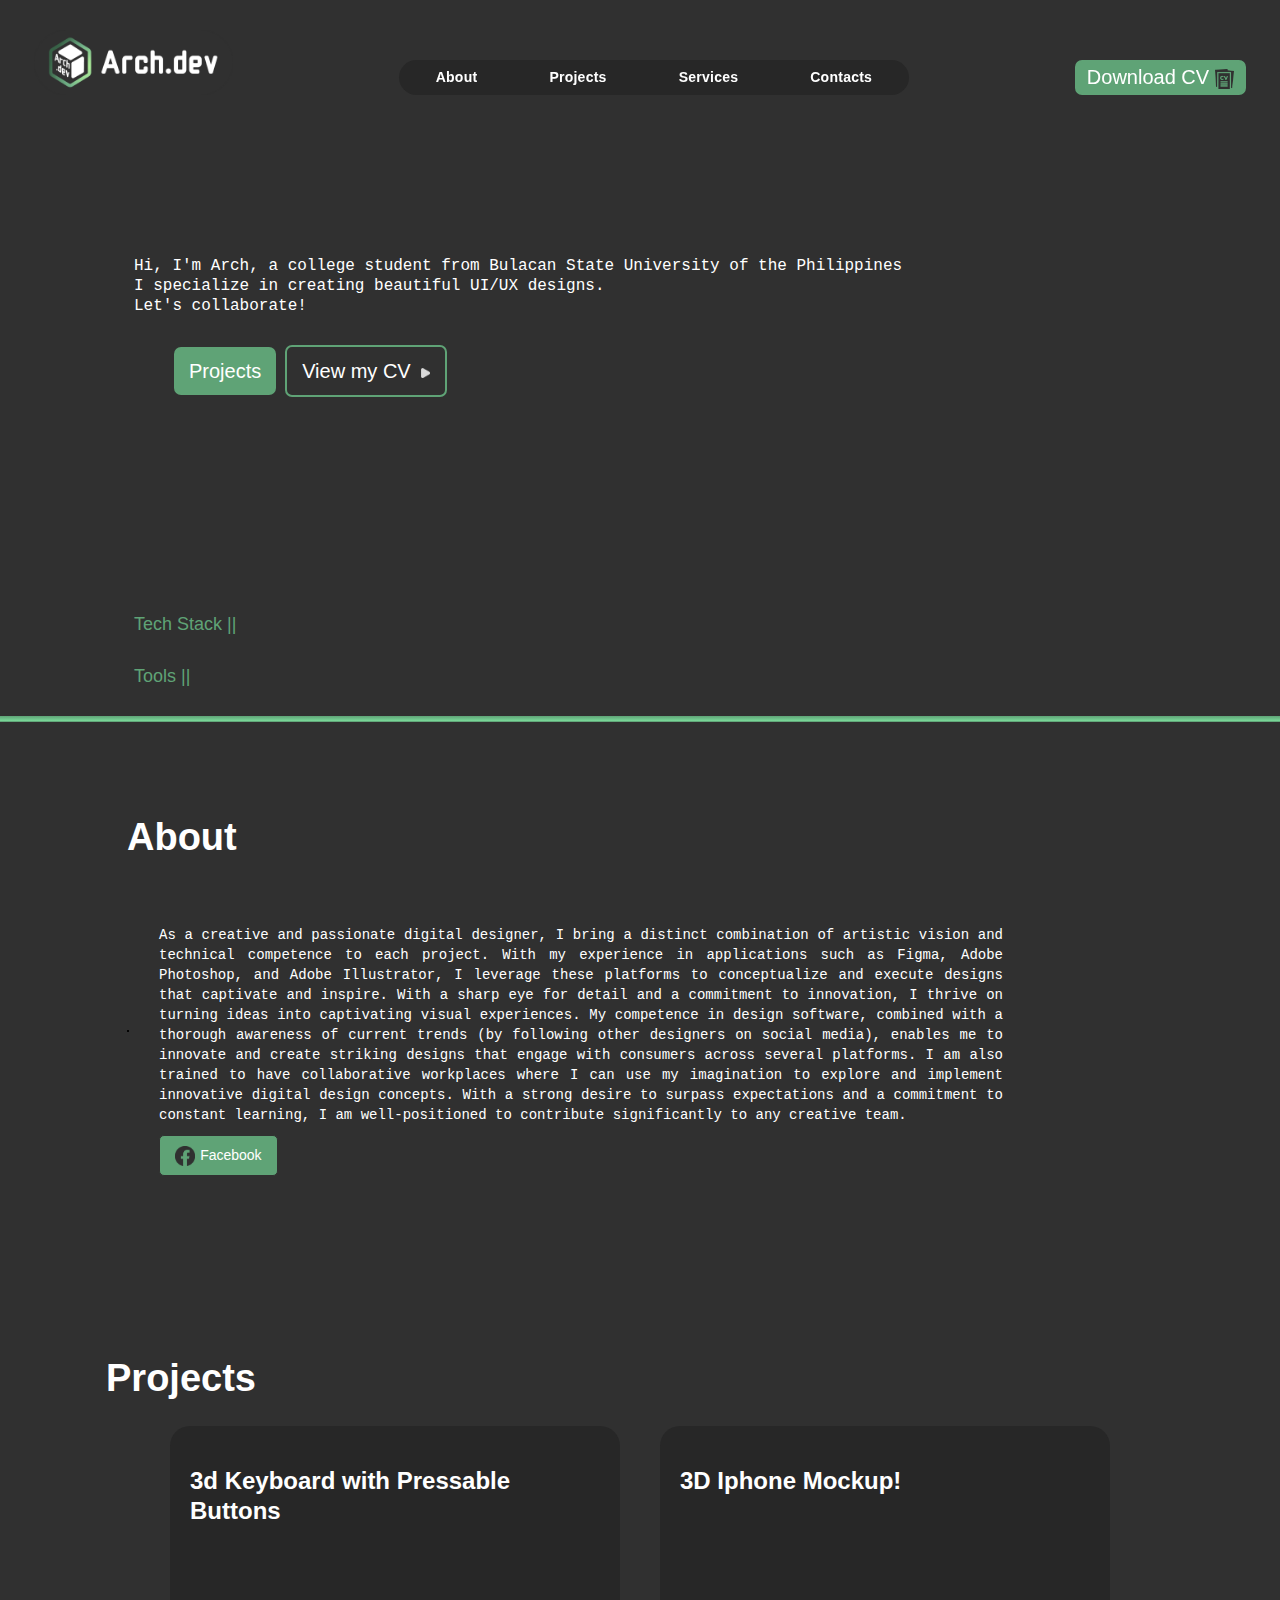
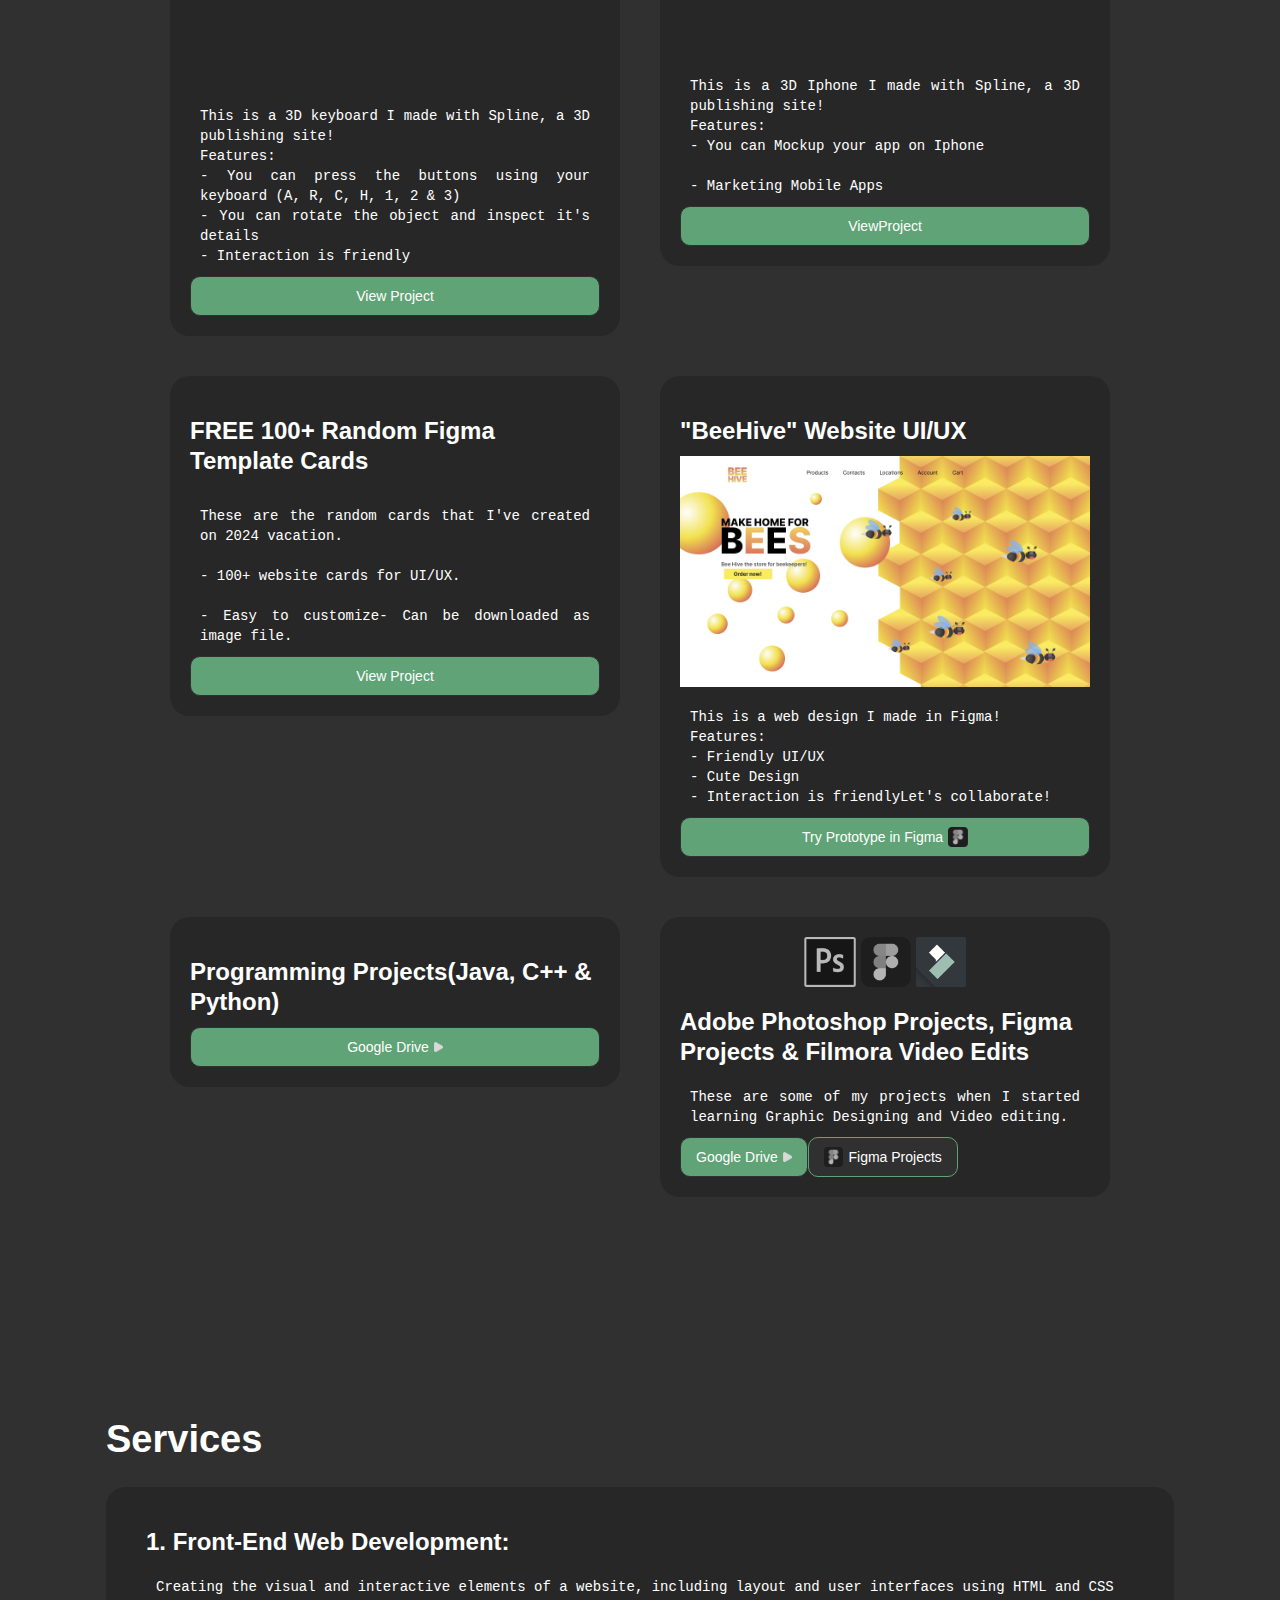
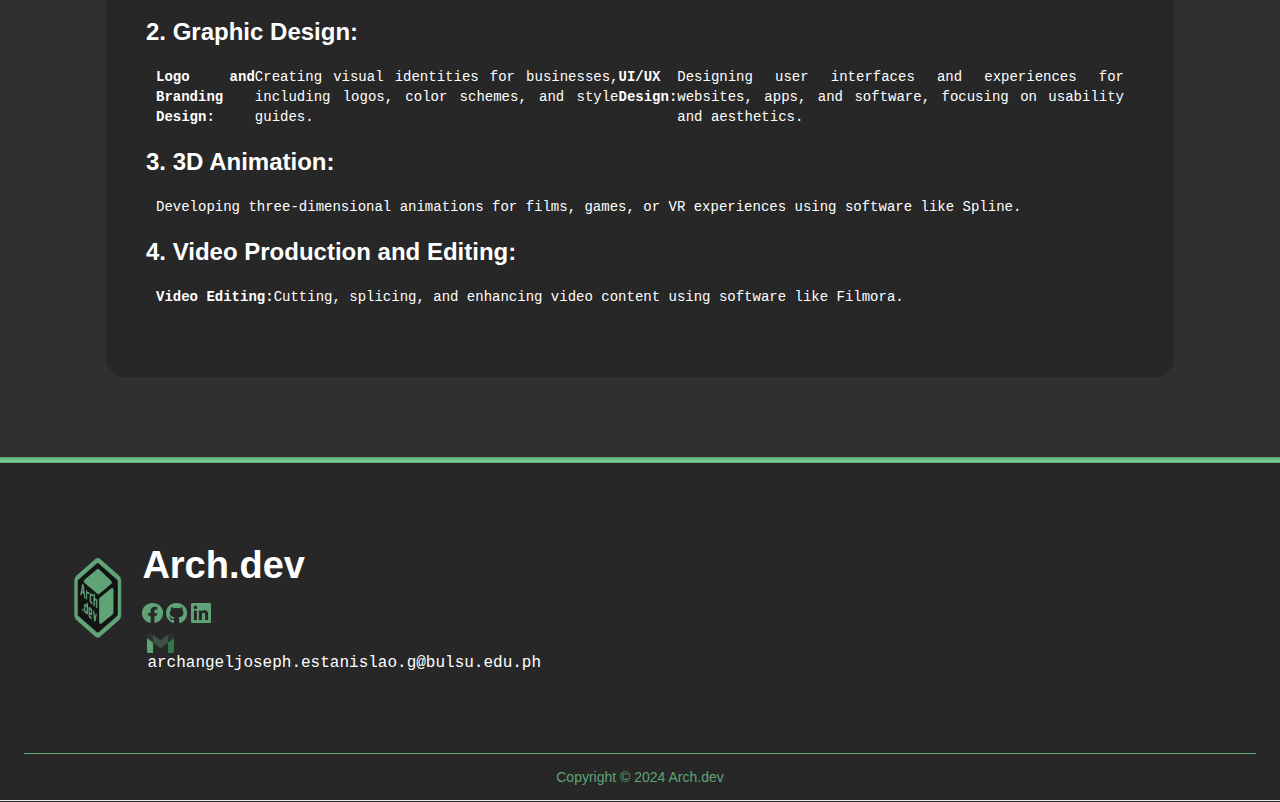
==== commit bf900005: "Update index.html" ====
--- a/index.html
+++ b/index.html
@@ -10,7 +10,7 @@
         rel="stylesheet" type="text/css" />
     <link href="https://fonts.googleapis.com" rel="preconnect" />
     <link href="https://fonts.gstatic.com" rel="preconnect" crossorigin="anonymous" />
-    <link rel="icon" type="image/png" href="images/icon.png">
+    <link rel="icon" type="image/png" href="./images/icon.png">
     <script src="https://ajax.googleapis.com/ajax/libs/webfont/1.6.26/webfont.js" type="text/javascript"></script>
     <script
         type="text/javascript">WebFont.load({ google: { families: ["Changa One:400,400italic", "Inconsolata:400,700", "Oswald:200,300,400,500,600,700", "Inter:regular,500,600", "Monomaniac One:regular"] } });</script>
@@ -243,4 +243,4 @@
     
 </body>
 
-</html>+</html>
